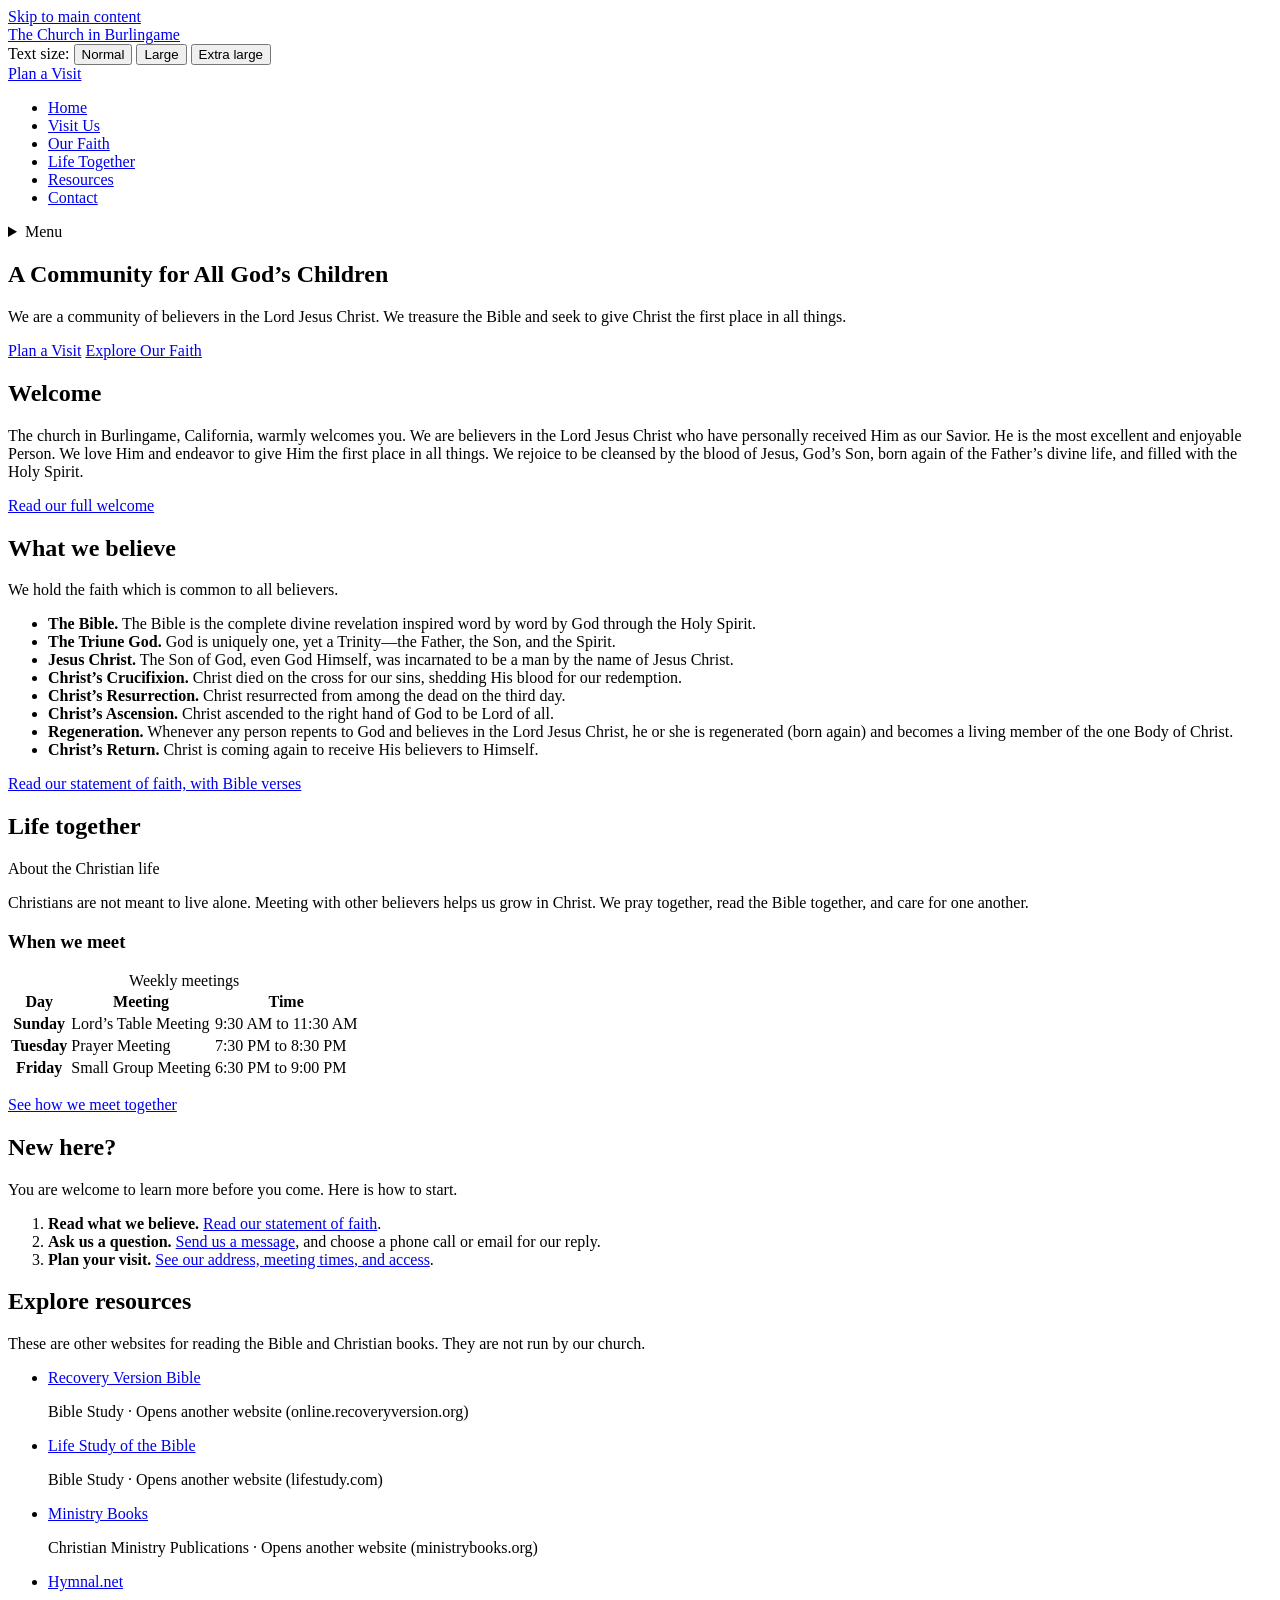
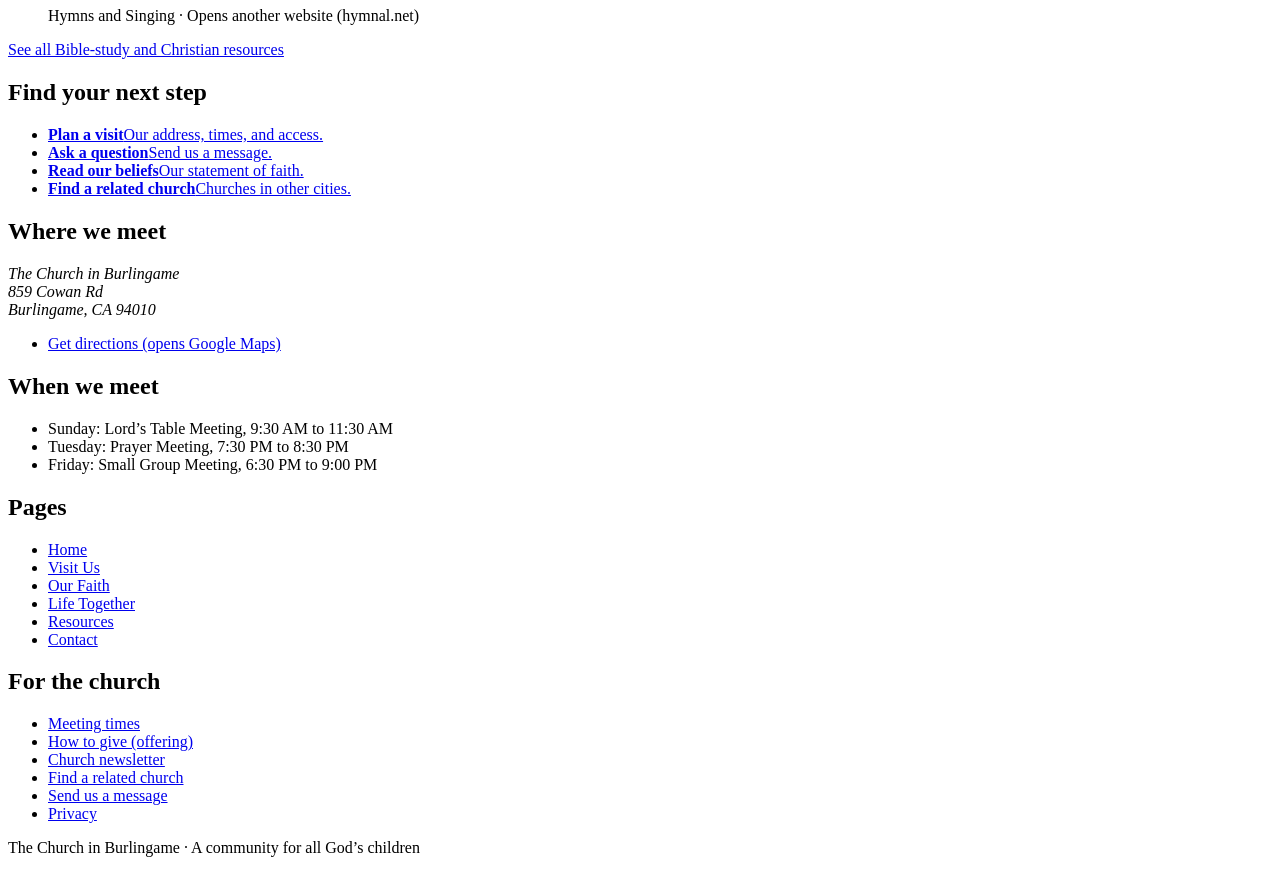
==== index.html @ ca6c56f9 "Add files via upload" ====
<!doctype html>
<html lang="en" class="no-js">
<head>
<meta charset="utf-8">
<meta name="viewport" content="width=device-width, initial-scale=1">
<title>The Church in Burlingame | A community for all God’s children</title>
<meta name="description" content="A church in Burlingame, California. Believers in the Lord Jesus Christ who treasure the Bible. Meeting times, our faith, and how to visit.">
<meta property="og:title" content="The Church in Burlingame | A community for all God’s children">
<meta property="og:description" content="A church in Burlingame, California. Believers in the Lord Jesus Christ who treasure the Bible. Meeting times, our faith, and how to visit.">
<meta property="og:type" content="website">
<meta property="og:site_name" content="The Church in Burlingame">
<script>
document.documentElement.classList.replace("no-js","js");
try{var s=localStorage.getItem("cib-text-size");if(s==="large")document.documentElement.classList.add("size-large");if(s==="xlarge")document.documentElement.classList.add("size-xlarge");}catch(e){}
</script>
<link rel="preconnect" href="https://fonts.googleapis.com">
<link rel="preconnect" href="https://fonts.gstatic.com" crossorigin>
<link href="https://fonts.googleapis.com/css2?family=Atkinson+Hyperlegible:ital,wght@0,400;0,700;1,400&family=Source+Serif+4:opsz,wght@8..60,600&display=swap" rel="stylesheet">
<link rel="stylesheet" href="assets/site.css">
<script type="application/ld+json">
{
 "@context": "https://schema.org",
 "@type": "Church",
 "name": "The Church in Burlingame",
 "description": "A community for all God's children",
 "address": {
  "@type": "PostalAddress",
  "streetAddress": "859 Cowan Rd",
  "addressLocality": "Burlingame",
  "addressRegion": "CA",
  "postalCode": "94010",
  "addressCountry": "US"
 }
}
</script>
</head>
<body>
<a class="skip-link" href="#main">Skip to main content</a>
<header class="site-header">
  <div class="wrap header-top">
    <a class="wordmark" href="index.html">The Church in Burlingame</a>
    <div class="header-tools">
      <div class="textsize" role="group" aria-label="Text size">
        <span class="textsize-label">Text size:</span>
        <button type="button" data-size="normal" aria-pressed="true">Normal</button>
        <button type="button" data-size="large" aria-pressed="false">Large</button>
        <button type="button" data-size="xlarge" aria-pressed="false">Extra large</button>
      </div>
      <a class="btn btn-secondary" href="visit.html#plan">Plan a Visit</a>
    </div>
  </div>
  <nav class="nav-desktop" aria-label="Main menu"><div class="wrap"><ul class="nav-list"><li><a href="index.html" aria-current="page">Home</a></li><li><a href="visit.html">Visit Us</a></li><li><a href="our-faith.html">Our Faith</a></li><li><a href="life-together.html">Life Together</a></li><li><a href="resources.html">Resources</a></li><li><a href="contact.html">Contact</a></li></ul></div></nav>
  <div class="wrap">
    <details class="menu-mobile">
      <summary>Menu</summary>
      <nav aria-label="Main menu"><ul class="nav-list"><li><a href="index.html" aria-current="page">Home</a></li><li><a href="visit.html">Visit Us</a></li><li><a href="our-faith.html">Our Faith</a></li><li><a href="life-together.html">Life Together</a></li><li><a href="resources.html">Resources</a></li><li><a href="contact.html">Contact</a></li></ul></nav>
    </details>
  </div>
</header>
<main id="main">

<section class="hero"><div class="wrap">
  <span class="eyebrow" aria-hidden="true"></span>
  <h1>A Community for All God’s Children</h1>
  <p class="prose">We are a community of believers in the Lord Jesus Christ. We treasure the Bible and seek to give Christ the first place in all things.</p>
  <div class="btn-row">
    <a class="btn btn-primary" href="visit.html#plan">Plan a Visit</a>
    <a class="btn btn-secondary" href="our-faith.html">Explore Our Faith</a>
  </div>
</div></section>

<section class="section section-alt" aria-labelledby="h-welcome"><div class="wrap">
  <h2 id="h-welcome">Welcome</h2>
  <p class="prose">The church in Burlingame, California, warmly welcomes you. We are believers in the Lord Jesus Christ who have personally received Him as our Savior. He is the most excellent and enjoyable Person. We love Him and endeavor to give Him the first place in all things. We rejoice to be cleansed by the blood of Jesus, God’s Son, born again of the Father’s divine life, and filled with the Holy Spirit.</p>
  <p><a href="our-faith.html#welcome">Read our full welcome</a></p>
</div></section>

<section class="section" aria-labelledby="h-believe"><div class="wrap">
  <h2 id="h-believe">What we believe</h2>
  <p class="prose">We hold the faith which is common to all believers.</p>
  <ul class="belief-summary prose"><li><strong>The Bible.</strong> The Bible is the complete divine revelation inspired word by word by God through the Holy Spirit.</li><li><strong>The Triune God.</strong> God is uniquely one, yet a Trinity—the Father, the Son, and the Spirit.</li><li><strong>Jesus Christ.</strong> The Son of God, even God Himself, was incarnated to be a man by the name of Jesus Christ.</li><li><strong>Christ’s Crucifixion.</strong> Christ died on the cross for our sins, shedding His blood for our redemption.</li><li><strong>Christ’s Resurrection.</strong> Christ resurrected from among the dead on the third day.</li><li><strong>Christ’s Ascension.</strong> Christ ascended to the right hand of God to be Lord of all.</li><li><strong>Regeneration.</strong> Whenever any person repents to God and believes in the Lord Jesus Christ, he or she is regenerated (born again) and becomes a living member of the one Body of Christ.</li><li><strong>Christ’s Return.</strong> Christ is coming again to receive His believers to Himself.</li></ul>
  <p><a href="our-faith.html">Read our statement of faith, with Bible verses</a></p>
</div></section>

<section class="section section-alt" aria-labelledby="h-life"><div class="wrap">
  <h2 id="h-life">Life together</h2>
  <span class="label-general">About the Christian life</span>
  <p class="prose">Christians are not meant to live alone. Meeting with other believers helps us grow in Christ. We pray together, read the Bible together, and care for one another.</p>
  <h3 id="when-home">When we meet</h3>
  <table class="meetings"><caption class="visually-hidden">Weekly meetings</caption><thead><tr><th scope="col">Day</th><th scope="col">Meeting</th><th scope="col">Time</th></tr></thead><tbody><tr><th scope="row">Sunday</th><td>Lord’s Table Meeting</td><td>9:30 AM to 11:30 AM</td></tr><tr><th scope="row">Tuesday</th><td>Prayer Meeting</td><td>7:30 PM to 8:30 PM</td></tr><tr><th scope="row">Friday</th><td>Small Group Meeting</td><td>6:30 PM to 9:00 PM</td></tr></tbody></table>
  <p><a href="life-together.html">See how we meet together</a></p>
</div></section>

<section class="section" aria-labelledby="h-new"><div class="wrap">
  <h2 id="h-new">New here?</h2>
  <p class="prose">You are welcome to learn more before you come. Here is how to start.</p>
  <ol class="steps prose">
    <li><div><strong>Read what we believe.</strong> <a href="our-faith.html">Read our statement of faith</a>.</div></li>
    <li><div><strong>Ask us a question.</strong> <a href="contact.html">Send us a message</a>, and choose a phone call or email for our reply.</div></li>
    <li><div><strong>Plan your visit.</strong> <a href="visit.html">See our address, meeting times, and access</a>.</div></li>
  </ol>
</div></section>

<section class="section section-alt" aria-labelledby="h-res"><div class="wrap">
  <h2 id="h-res">Explore resources</h2>
  <p class="prose">These are other websites for reading the Bible and Christian books. They are not run by our church.</p>
  <ul class="res-list"><li class="res-item"><a href="http://online.recoveryversion.org/">Recovery Version Bible</a><p class="res-meta">Bible Study · Opens another website (online.recoveryversion.org)</p></li><li class="res-item"><a href="http://www.lifestudy.com/">Life Study of the Bible</a><p class="res-meta">Bible Study · Opens another website (lifestudy.com)</p></li><li class="res-item"><a href="http://www.ministrybooks.org/">Ministry Books</a><p class="res-meta">Christian Ministry Publications · Opens another website (ministrybooks.org)</p></li><li class="res-item"><a href="http://www.hymnal.net/">Hymnal.net</a><p class="res-meta">Hymns and Singing · Opens another website (hymnal.net)</p></li></ul>
  <p><a href="resources.html">See all Bible-study and Christian resources</a></p>
</div></section>

<section class="section" aria-labelledby="h-next"><div class="wrap">
  <h2 id="h-next">Find your next step</h2>
  <ul class="next-steps">
    <li><a href="visit.html#plan"><strong>Plan a visit</strong>Our address, times, and access.</a></li>
    <li><a href="contact.html"><strong>Ask a question</strong>Send us a message.</a></li>
    <li><a href="our-faith.html"><strong>Read our beliefs</strong>Our statement of faith.</a></li>
    <li><a href="resources.html?category=local-churches"><strong>Find a related church</strong>Churches in other cities.</a></li>
  </ul>
</div></section>

</main>
<footer class="site-footer">
  <div class="wrap">
    <div class="footer-grid">
      <section aria-labelledby="f-where">
        <h2 id="f-where">Where we meet</h2>
        <address>The Church in Burlingame<br>859 Cowan Rd<br>Burlingame, CA 94010</address>
        <ul><li><a href="https://www.google.com/maps/dir/?api=1&destination=859+Cowan+Rd%2C+Burlingame%2C+CA+94010">Get directions (opens Google Maps)</a></li></ul>
      </section>
      <section aria-labelledby="f-when">
        <h2 id="f-when">When we meet</h2>
        <ul><li>Sunday: Lord’s Table Meeting, 9:30 AM to 11:30 AM</li><li>Tuesday: Prayer Meeting, 7:30 PM to 8:30 PM</li><li>Friday: Small Group Meeting, 6:30 PM to 9:00 PM</li></ul>
      </section>
      <section aria-labelledby="f-pages">
        <h2 id="f-pages">Pages</h2>
        <ul><li><a href="index.html">Home</a></li><li><a href="visit.html">Visit Us</a></li><li><a href="our-faith.html">Our Faith</a></li><li><a href="life-together.html">Life Together</a></li><li><a href="resources.html">Resources</a></li><li><a href="contact.html">Contact</a></li></ul>
      </section>
      <section aria-labelledby="f-church">
        <h2 id="f-church">For the church</h2>
        <ul>
          <li><a href="visit.html#when">Meeting times</a></li>
          <li><a href="offering.html">How to give (offering)</a></li>
          <li><a href="newsletter.html">Church newsletter</a></li>
          <li><a href="resources.html?category=local-churches">Find a related church</a></li>
          <li><a href="contact.html">Send us a message</a></li>
          <li><a href="privacy.html">Privacy</a></li>
        </ul>
      </section>
    </div>
    <p class="footer-bottom">The Church in Burlingame · A community for all God’s children</p>
  </div>
</footer>
<script src="assets/config.js"></script>
<script src="assets/site.js"></script>
</body>
</html>
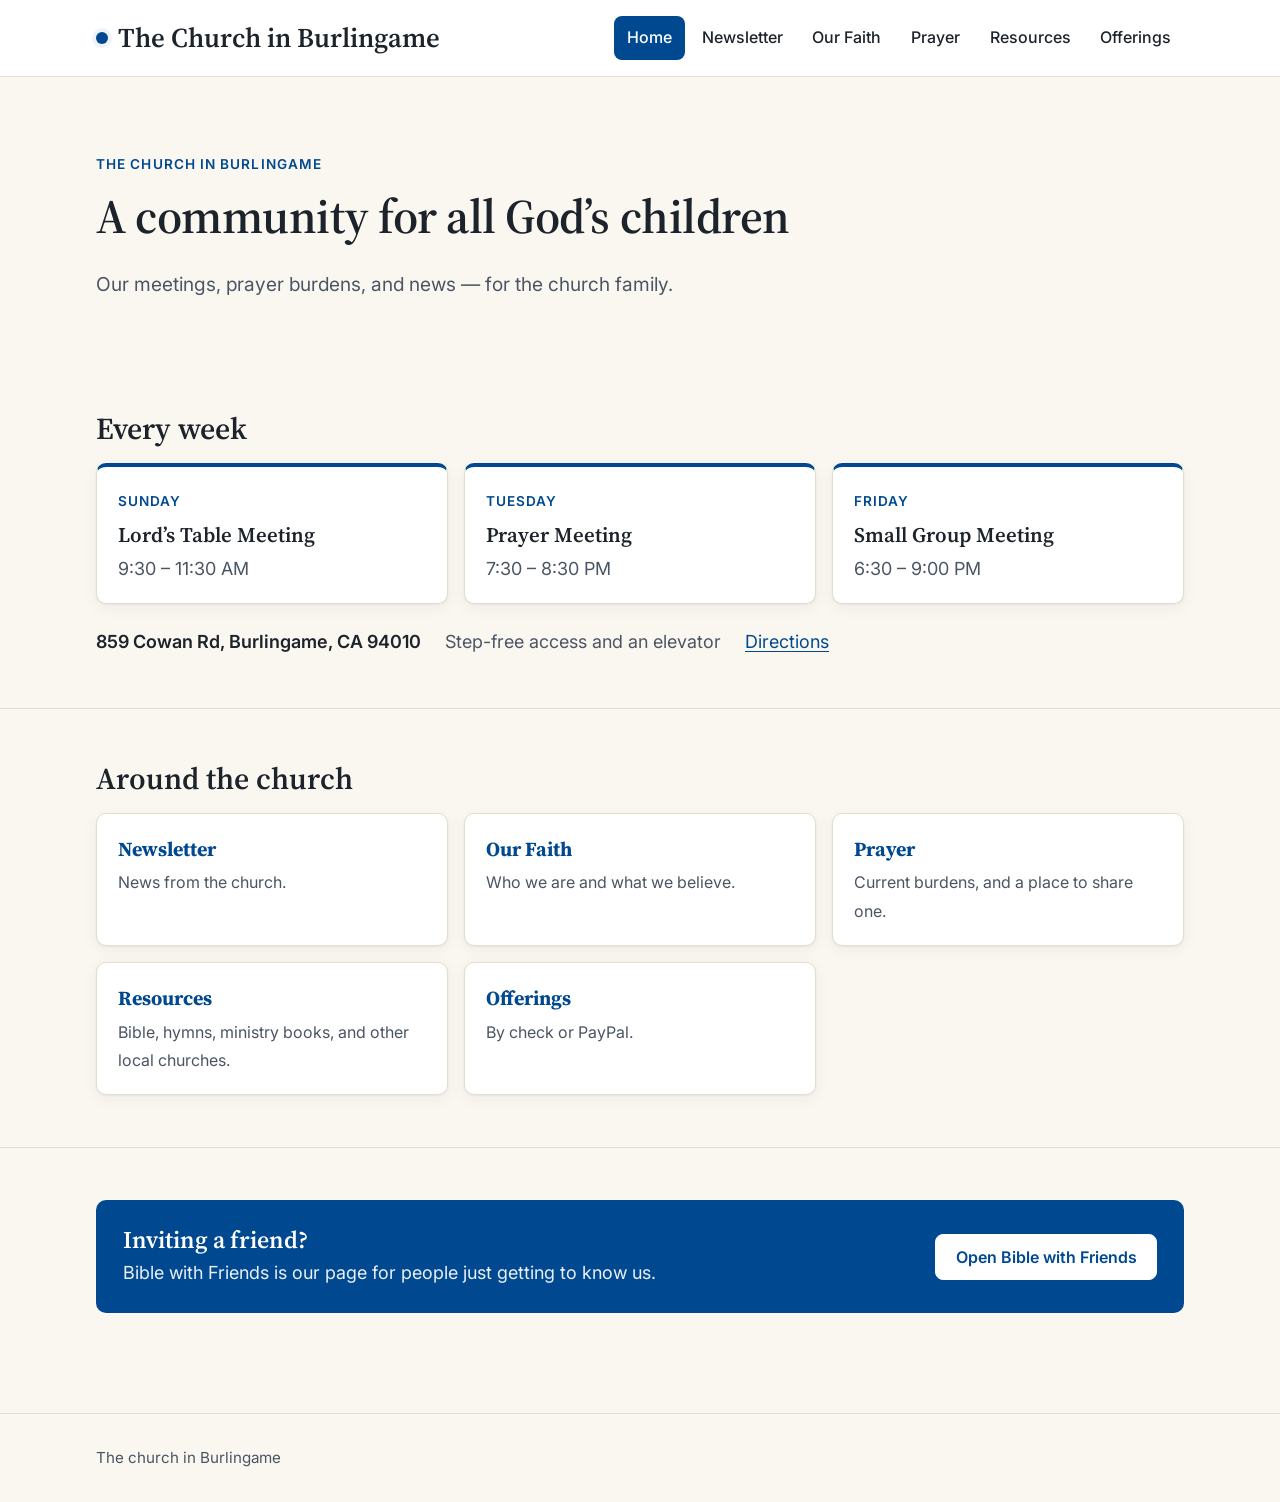
==== commit bbd8fbca: "Add files via upload" ====
--- a/index.html
+++ b/index.html
@@ -1,156 +1,69 @@
 <!doctype html>
-<html lang="en" class="no-js">
+<html lang="en">
 <head>
 <meta charset="utf-8">
 <meta name="viewport" content="width=device-width, initial-scale=1">
-<title>The Church in Burlingame | A community for all God’s children</title>
-<meta name="description" content="A church in Burlingame, California. Believers in the Lord Jesus Christ who treasure the Bible. Meeting times, our faith, and how to visit.">
-<meta property="og:title" content="The Church in Burlingame | A community for all God’s children">
-<meta property="og:description" content="A church in Burlingame, California. Believers in the Lord Jesus Christ who treasure the Bible. Meeting times, our faith, and how to visit.">
-<meta property="og:type" content="website">
-<meta property="og:site_name" content="The Church in Burlingame">
-<script>
-document.documentElement.classList.replace("no-js","js");
-try{var s=localStorage.getItem("cib-text-size");if(s==="large")document.documentElement.classList.add("size-large");if(s==="xlarge")document.documentElement.classList.add("size-xlarge");}catch(e){}
-</script>
+<title>The Church in Burlingame</title>
+<meta name="description" content="Meetings, prayer, and news for the church in Burlingame.">
+<meta name="robots" content="noindex, nofollow">
+<meta name="theme-color" content="#004990">
 <link rel="preconnect" href="https://fonts.googleapis.com">
 <link rel="preconnect" href="https://fonts.gstatic.com" crossorigin>
-<link href="https://fonts.googleapis.com/css2?family=Atkinson+Hyperlegible:ital,wght@0,400;0,700;1,400&family=Source+Serif+4:opsz,wght@8..60,600&display=swap" rel="stylesheet">
+<link href="https://fonts.googleapis.com/css2?family=Inter:wght@400;500;600;700&family=Source+Serif+4:ital,opsz,wght@0,8..60,600;1,8..60,400&display=swap" rel="stylesheet">
 <link rel="stylesheet" href="assets/site.css">
-<script type="application/ld+json">
-{
- "@context": "https://schema.org",
- "@type": "Church",
- "name": "The Church in Burlingame",
- "description": "A community for all God's children",
- "address": {
-  "@type": "PostalAddress",
-  "streetAddress": "859 Cowan Rd",
-  "addressLocality": "Burlingame",
-  "addressRegion": "CA",
-  "postalCode": "94010",
-  "addressCountry": "US"
- }
-}
-</script>
 </head>
 <body>
-<a class="skip-link" href="#main">Skip to main content</a>
-<header class="site-header">
-  <div class="wrap header-top">
-    <a class="wordmark" href="index.html">The Church in Burlingame</a>
-    <div class="header-tools">
-      <div class="textsize" role="group" aria-label="Text size">
-        <span class="textsize-label">Text size:</span>
-        <button type="button" data-size="normal" aria-pressed="true">Normal</button>
-        <button type="button" data-size="large" aria-pressed="false">Large</button>
-        <button type="button" data-size="xlarge" aria-pressed="false">Extra large</button>
-      </div>
-      <a class="btn btn-secondary" href="visit.html#plan">Plan a Visit</a>
-    </div>
-  </div>
-  <nav class="nav-desktop" aria-label="Main menu"><div class="wrap"><ul class="nav-list"><li><a href="index.html" aria-current="page">Home</a></li><li><a href="visit.html">Visit Us</a></li><li><a href="our-faith.html">Our Faith</a></li><li><a href="life-together.html">Life Together</a></li><li><a href="resources.html">Resources</a></li><li><a href="contact.html">Contact</a></li></ul></div></nav>
+<a class="skip" href="#main">Skip to content</a>
+<header class="top">
   <div class="wrap">
-    <details class="menu-mobile">
-      <summary>Menu</summary>
-      <nav aria-label="Main menu"><ul class="nav-list"><li><a href="index.html" aria-current="page">Home</a></li><li><a href="visit.html">Visit Us</a></li><li><a href="our-faith.html">Our Faith</a></li><li><a href="life-together.html">Life Together</a></li><li><a href="resources.html">Resources</a></li><li><a href="contact.html">Contact</a></li></ul></nav>
-    </details>
+    <a class="brand" href="index.html">The Church in Burlingame</a>
+    <nav class="nav-wide" aria-label="Main"><ul class="nav"><li><a href="index.html" aria-current="page">Home</a></li><li><a href="newsletter.html">Newsletter</a></li><li><a href="our-faith.html">Our Faith</a></li><li><a href="prayer.html">Prayer</a></li><li><a href="resources.html">Resources</a></li><li><a href="offering.html">Offerings</a></li></ul></nav>
+    <details class="menu"><summary>Menu</summary><nav aria-label="Main"><ul class="nav"><li><a href="index.html" aria-current="page">Home</a></li><li><a href="newsletter.html">Newsletter</a></li><li><a href="our-faith.html">Our Faith</a></li><li><a href="prayer.html">Prayer</a></li><li><a href="resources.html">Resources</a></li><li><a href="offering.html">Offerings</a></li></ul></nav></details>
   </div>
 </header>
 <main id="main">
 
-<section class="hero"><div class="wrap">
-  <span class="eyebrow" aria-hidden="true"></span>
-  <h1>A Community for All God’s Children</h1>
-  <p class="prose">We are a community of believers in the Lord Jesus Christ. We treasure the Bible and seek to give Christ the first place in all things.</p>
-  <div class="btn-row">
-    <a class="btn btn-primary" href="visit.html#plan">Plan a Visit</a>
-    <a class="btn btn-secondary" href="our-faith.html">Explore Our Faith</a>
+<div class="head"><div class="wrap">
+  <span class="kicker">The church in Burlingame</span>
+  <h1>A community for all God’s children</h1>
+  <p>Our meetings, prayer burdens, and news — for the church family.</p>
+</div></div>
+
+<section class="block" id="meetings" aria-labelledby="h-week"><div class="wrap">
+  <h2 id="h-week">Every week</h2>
+  <ul class="week"><li><span class="day">Sunday</span><p class="name">Lord’s Table Meeting</p><p class="time">9:30 – 11:30 AM</p></li><li><span class="day">Tuesday</span><p class="name">Prayer Meeting</p><p class="time">7:30 – 8:30 PM</p></li><li><span class="day">Friday</span><p class="name">Small Group Meeting</p><p class="time">6:30 – 9:00 PM</p></li></ul>
+  <div class="where">
+    <address>859 Cowan Rd, Burlingame, CA 94010</address>
+    <span class="muted">Step-free access and an elevator</span>
+    <a href="https://www.google.com/maps/dir/?api=1&destination=859+Cowan+Rd%2C+Burlingame%2C+CA+94010">Directions</a>
   </div>
 </div></section>
 
-<section class="section section-alt" aria-labelledby="h-welcome"><div class="wrap">
-  <h2 id="h-welcome">Welcome</h2>
-  <p class="prose">The church in Burlingame, California, warmly welcomes you. We are believers in the Lord Jesus Christ who have personally received Him as our Savior. He is the most excellent and enjoyable Person. We love Him and endeavor to give Him the first place in all things. We rejoice to be cleansed by the blood of Jesus, God’s Son, born again of the Father’s divine life, and filled with the Holy Spirit.</p>
-  <p><a href="our-faith.html#welcome">Read our full welcome</a></p>
-</div></section>
-
-<section class="section" aria-labelledby="h-believe"><div class="wrap">
-  <h2 id="h-believe">What we believe</h2>
-  <p class="prose">We hold the faith which is common to all believers.</p>
-  <ul class="belief-summary prose"><li><strong>The Bible.</strong> The Bible is the complete divine revelation inspired word by word by God through the Holy Spirit.</li><li><strong>The Triune God.</strong> God is uniquely one, yet a Trinity—the Father, the Son, and the Spirit.</li><li><strong>Jesus Christ.</strong> The Son of God, even God Himself, was incarnated to be a man by the name of Jesus Christ.</li><li><strong>Christ’s Crucifixion.</strong> Christ died on the cross for our sins, shedding His blood for our redemption.</li><li><strong>Christ’s Resurrection.</strong> Christ resurrected from among the dead on the third day.</li><li><strong>Christ’s Ascension.</strong> Christ ascended to the right hand of God to be Lord of all.</li><li><strong>Regeneration.</strong> Whenever any person repents to God and believes in the Lord Jesus Christ, he or she is regenerated (born again) and becomes a living member of the one Body of Christ.</li><li><strong>Christ’s Return.</strong> Christ is coming again to receive His believers to Himself.</li></ul>
-  <p><a href="our-faith.html">Read our statement of faith, with Bible verses</a></p>
-</div></section>
-
-<section class="section section-alt" aria-labelledby="h-life"><div class="wrap">
-  <h2 id="h-life">Life together</h2>
-  <span class="label-general">About the Christian life</span>
-  <p class="prose">Christians are not meant to live alone. Meeting with other believers helps us grow in Christ. We pray together, read the Bible together, and care for one another.</p>
-  <h3 id="when-home">When we meet</h3>
-  <table class="meetings"><caption class="visually-hidden">Weekly meetings</caption><thead><tr><th scope="col">Day</th><th scope="col">Meeting</th><th scope="col">Time</th></tr></thead><tbody><tr><th scope="row">Sunday</th><td>Lord’s Table Meeting</td><td>9:30 AM to 11:30 AM</td></tr><tr><th scope="row">Tuesday</th><td>Prayer Meeting</td><td>7:30 PM to 8:30 PM</td></tr><tr><th scope="row">Friday</th><td>Small Group Meeting</td><td>6:30 PM to 9:00 PM</td></tr></tbody></table>
-  <p><a href="life-together.html">See how we meet together</a></p>
-</div></section>
-
-<section class="section" aria-labelledby="h-new"><div class="wrap">
-  <h2 id="h-new">New here?</h2>
-  <p class="prose">You are welcome to learn more before you come. Here is how to start.</p>
-  <ol class="steps prose">
-    <li><div><strong>Read what we believe.</strong> <a href="our-faith.html">Read our statement of faith</a>.</div></li>
-    <li><div><strong>Ask us a question.</strong> <a href="contact.html">Send us a message</a>, and choose a phone call or email for our reply.</div></li>
-    <li><div><strong>Plan your visit.</strong> <a href="visit.html">See our address, meeting times, and access</a>.</div></li>
-  </ol>
-</div></section>
-
-<section class="section section-alt" aria-labelledby="h-res"><div class="wrap">
-  <h2 id="h-res">Explore resources</h2>
-  <p class="prose">These are other websites for reading the Bible and Christian books. They are not run by our church.</p>
-  <ul class="res-list"><li class="res-item"><a href="http://online.recoveryversion.org/">Recovery Version Bible</a><p class="res-meta">Bible Study · Opens another website (online.recoveryversion.org)</p></li><li class="res-item"><a href="http://www.lifestudy.com/">Life Study of the Bible</a><p class="res-meta">Bible Study · Opens another website (lifestudy.com)</p></li><li class="res-item"><a href="http://www.ministrybooks.org/">Ministry Books</a><p class="res-meta">Christian Ministry Publications · Opens another website (ministrybooks.org)</p></li><li class="res-item"><a href="http://www.hymnal.net/">Hymnal.net</a><p class="res-meta">Hymns and Singing · Opens another website (hymnal.net)</p></li></ul>
-  <p><a href="resources.html">See all Bible-study and Christian resources</a></p>
-</div></section>
-
-<section class="section" aria-labelledby="h-next"><div class="wrap">
-  <h2 id="h-next">Find your next step</h2>
-  <ul class="next-steps">
-    <li><a href="visit.html#plan"><strong>Plan a visit</strong>Our address, times, and access.</a></li>
-    <li><a href="contact.html"><strong>Ask a question</strong>Send us a message.</a></li>
-    <li><a href="our-faith.html"><strong>Read our beliefs</strong>Our statement of faith.</a></li>
-    <li><a href="resources.html?category=local-churches"><strong>Find a related church</strong>Churches in other cities.</a></li>
+<section class="block" aria-labelledby="h-around"><div class="wrap">
+  <h2 id="h-around">Around the church</h2>
+  <ul class="tiles">
+    <li><a href="newsletter.html"><strong>Newsletter</strong><span>News from the church.</span></a></li>
+    <li><a href="our-faith.html"><strong>Our Faith</strong><span>Who we are and what we believe.</span></a></li>
+    <li><a href="prayer.html"><strong>Prayer</strong><span>Current burdens, and a place to share one.</span></a></li>
+    <li><a href="resources.html"><strong>Resources</strong><span>Bible, hymns, ministry books, and other local churches.</span></a></li>
+    <li><a href="offering.html"><strong>Offerings</strong><span>By check or PayPal.</span></a></li>
   </ul>
 </div></section>
 
+<section class="block"><div class="wrap">
+  <div class="friend">
+    <div><h2>Inviting a friend?</h2><p>Bible with Friends is our page for people just getting to know us.</p></div>
+    <a class="btn btn-light" href="https://biblewithfriends.github.io/bwf/">Open Bible with Friends</a>
+  </div>
+</div></section>
+
 </main>
-<footer class="site-footer">
+<footer class="foot">
   <div class="wrap">
-    <div class="footer-grid">
-      <section aria-labelledby="f-where">
-        <h2 id="f-where">Where we meet</h2>
-        <address>The Church in Burlingame<br>859 Cowan Rd<br>Burlingame, CA 94010</address>
-        <ul><li><a href="https://www.google.com/maps/dir/?api=1&destination=859+Cowan+Rd%2C+Burlingame%2C+CA+94010">Get directions (opens Google Maps)</a></li></ul>
-      </section>
-      <section aria-labelledby="f-when">
-        <h2 id="f-when">When we meet</h2>
-        <ul><li>Sunday: Lord’s Table Meeting, 9:30 AM to 11:30 AM</li><li>Tuesday: Prayer Meeting, 7:30 PM to 8:30 PM</li><li>Friday: Small Group Meeting, 6:30 PM to 9:00 PM</li></ul>
-      </section>
-      <section aria-labelledby="f-pages">
-        <h2 id="f-pages">Pages</h2>
-        <ul><li><a href="index.html">Home</a></li><li><a href="visit.html">Visit Us</a></li><li><a href="our-faith.html">Our Faith</a></li><li><a href="life-together.html">Life Together</a></li><li><a href="resources.html">Resources</a></li><li><a href="contact.html">Contact</a></li></ul>
-      </section>
-      <section aria-labelledby="f-church">
-        <h2 id="f-church">For the church</h2>
-        <ul>
-          <li><a href="visit.html#when">Meeting times</a></li>
-          <li><a href="offering.html">How to give (offering)</a></li>
-          <li><a href="newsletter.html">Church newsletter</a></li>
-          <li><a href="resources.html?category=local-churches">Find a related church</a></li>
-          <li><a href="contact.html">Send us a message</a></li>
-          <li><a href="privacy.html">Privacy</a></li>
-        </ul>
-      </section>
-    </div>
-    <p class="footer-bottom">The Church in Burlingame · A community for all God’s children</p>
+    <p>The church in Burlingame</p>
+    
   </div>
 </footer>
-<script src="assets/config.js"></script>
 <script src="assets/site.js"></script>
 </body>
 </html>
--- a/assets/site.css
+++ b/assets/site.css
@@ -0,0 +1,172 @@
+/* The Church in Burlingame — for the church family.
+   Sibling of Bible with Friends: same blue (#004990), warmer and quieter. */
+
+:root {
+  --bg: #faf7f1;
+  --surface: #ffffff;
+  --tint: #eef3f9;
+  --ink: #1d232b;
+  --ink-2: #4b5563;
+  --blue: #004990;
+  --blue-dark: #003468;
+  --gold: #c09a4b;          /* decorative only */
+  --line: #e4ddd0;
+  --error: #9b1c1c;
+  --ok: #e6f0e6;
+  --radius: 10px;
+  --shadow: 0 1px 2px rgba(29, 35, 43, .06), 0 4px 16px rgba(29, 35, 43, .05);
+  --font: "Inter", system-ui, -apple-system, "Segoe UI", Roboto, Arial, sans-serif;
+  --serif: "Source Serif 4", Georgia, "Times New Roman", serif;
+}
+
+*, *::before, *::after { box-sizing: border-box; }
+html { -webkit-text-size-adjust: 100%; }
+body {
+  margin: 0; background: var(--bg); color: var(--ink);
+  font: 400 1.125rem/1.6 var(--font); overflow-wrap: break-word;
+}
+h1, h2, h3 { font-family: var(--serif); font-weight: 600; line-height: 1.2; color: var(--ink); margin: 0 0 .5em; }
+h1 { font-size: clamp(2rem, 5vw, 3rem); letter-spacing: -.01em; }
+h2 { font-size: clamp(1.5rem, 3.2vw, 1.9rem); }
+h3 { font-size: 1.2rem; }
+p, ul, ol { margin: 0 0 1em; }
+a { color: var(--blue); text-underline-offset: .18em; }
+a:hover { color: var(--blue-dark); }
+:focus-visible { outline: 3px solid var(--blue); outline-offset: 3px; border-radius: 4px; }
+@media (prefers-reduced-motion: reduce) { * { transition: none !important; } }
+[hidden] { display: none !important; }
+.visually-hidden { position: absolute !important; width: 1px; height: 1px; overflow: hidden; clip: rect(0 0 0 0); white-space: nowrap; }
+
+.wrap { width: min(68rem, 100% - 2.5rem); margin-inline: auto; }
+.narrow { max-width: 42rem; }
+.muted { color: var(--ink-2); }
+.skip { position: absolute; left: .5rem; top: -4rem; background: var(--blue); color: #fff; padding: .6rem 1rem; border-radius: 6px; z-index: 9; }
+.skip:focus { top: .5rem; color: #fff; }
+
+/* Header */
+.top { background: var(--surface); border-bottom: 1px solid var(--line); position: sticky; top: 0; z-index: 5; }
+.top .wrap { display: flex; align-items: center; justify-content: space-between; gap: 1rem; min-height: 4.75rem; }
+.brand { font-family: var(--serif); font-weight: 600; font-size: clamp(1.35rem, 4.6vw, 1.7rem); line-height: 1.15; color: var(--ink); text-decoration: none; display: flex; align-items: center; gap: .6rem; }
+.brand::before { content: ""; width: .75rem; height: .75rem; border-radius: 50%; background: var(--blue); box-shadow: 0 0 0 4px var(--tint); }
+.nav { display: flex; gap: .25rem; list-style: none; margin: 0; padding: 0; }
+.nav a { display: block; padding: .55rem .8rem; border-radius: 8px; color: var(--ink); text-decoration: none; font-size: 1rem; font-weight: 500; }
+.nav a:hover { background: var(--tint); }
+.nav a[aria-current="page"] { background: var(--blue); color: #fff; }
+.menu { display: none; }
+@media (max-width: 64rem) {
+  .nav-wide { display: none; }
+  .menu { display: block; }
+  .menu summary { list-style: none; cursor: pointer; padding: .5rem .9rem; border: 1.5px solid var(--blue); border-radius: 8px; color: var(--blue); font-weight: 600; }
+  .menu summary::-webkit-details-marker { display: none; }
+  .menu[open] summary { background: var(--blue); color: #fff; }
+  .menu .nav { position: absolute; left: 0; right: 0; top: 100%; flex-direction: column; background: var(--surface); border-bottom: 1px solid var(--line); padding: .5rem 1.25rem 1rem; box-shadow: var(--shadow); }
+  .menu .nav a { padding: .8rem .9rem; font-size: 1.1rem; }
+}
+
+/* Page head */
+.head { padding: clamp(2.5rem, 7vw, 4.5rem) 0 clamp(1.5rem, 4vw, 2.5rem); }
+.head p { font-size: 1.2rem; color: var(--ink-2); max-width: 40rem; }
+.kicker { display: inline-block; font-size: .85rem; font-weight: 600; letter-spacing: .08em; text-transform: uppercase; color: var(--blue); margin-bottom: .75rem; }
+.verse { font-family: var(--serif); font-style: italic; font-size: 1.15rem; color: var(--ink-2); border-left: 3px solid var(--gold); padding-left: 1rem; max-width: 36rem; }
+
+section.block { padding: clamp(2rem, 5vw, 3.25rem) 0; }
+section.block + section.block { border-top: 1px solid var(--line); }
+
+/* Cards */
+.card { background: var(--surface); border: 1px solid var(--line); border-radius: var(--radius); padding: 1.4rem 1.5rem; box-shadow: var(--shadow); }
+.grid { display: grid; gap: 1rem; }
+@media (min-width: 44rem) { .grid-2 { grid-template-columns: 1fr 1fr; } .grid-3 { grid-template-columns: repeat(3, 1fr); } }
+.grid > * { min-width: 0; }
+
+/* Meetings */
+.week { list-style: none; padding: 0; margin: 0; display: grid; gap: 1rem; }
+@media (min-width: 44rem) { .week { grid-template-columns: repeat(3, 1fr); } }
+.week li { background: var(--surface); border: 1px solid var(--line); border-top: 4px solid var(--blue); border-radius: var(--radius); padding: 1.2rem 1.3rem; box-shadow: var(--shadow); }
+.week .day { font-size: .85rem; font-weight: 600; letter-spacing: .08em; text-transform: uppercase; color: var(--blue); }
+.week .name { font-family: var(--serif); font-size: 1.3rem; font-weight: 600; margin: .2rem 0; }
+.week .time { color: var(--ink-2); margin: 0; }
+.where { display: flex; flex-wrap: wrap; gap: .5rem 1.5rem; align-items: baseline; margin-top: 1.5rem; }
+.where address { font-style: normal; font-weight: 600; }
+
+/* Tiles */
+.tiles { list-style: none; padding: 0; margin: 0; display: grid; gap: 1rem; }
+@media (min-width: 40rem) { .tiles { grid-template-columns: 1fr 1fr; } }
+@media (min-width: 64rem) { .tiles { grid-template-columns: repeat(3, 1fr); } }
+.tiles a { display: block; height: 100%; background: var(--surface); border: 1px solid var(--line); border-radius: var(--radius); padding: 1.2rem 1.3rem; text-decoration: none; color: var(--ink); box-shadow: var(--shadow); transition: border-color .15s, transform .15s; }
+.tiles a:hover { border-color: var(--blue); transform: translateY(-2px); }
+.tiles strong { display: block; font-family: var(--serif); font-size: 1.25rem; color: var(--blue); margin-bottom: .2rem; }
+.tiles span { color: var(--ink-2); font-size: 1rem; }
+
+.friend { background: var(--blue); color: #fff; border-radius: var(--radius); padding: 1.6rem 1.7rem; display: flex; flex-wrap: wrap; gap: 1rem 2rem; align-items: center; justify-content: space-between; }
+.friend h2 { color: #fff; margin: 0 0 .25rem; font-size: 1.5rem; }
+.friend p { margin: 0; opacity: .92; }
+
+/* Buttons */
+.btn { display: inline-flex; align-items: center; justify-content: center; gap: .4rem; min-height: 2.9rem; padding: .55rem 1.2rem; border-radius: 8px; border: 1.5px solid var(--blue); font: 600 1rem var(--font); text-decoration: none; cursor: pointer; }
+.btn-primary { background: var(--blue); color: #fff; }
+.btn-primary:hover { background: var(--blue-dark); color: #fff; }
+.btn-ghost { background: transparent; color: var(--blue); }
+.btn-ghost:hover { background: var(--tint); }
+.btn-light { background: #fff; color: var(--blue); border-color: #fff; }
+.btn-light:hover { background: var(--tint); color: var(--blue-dark); }
+
+/* Prayer + newsletter lists */
+.feed { list-style: none; padding: 0; margin: 0; }
+.feed li { padding: 1.15rem 0; border-bottom: 1px solid var(--line); }
+.feed li:first-child { padding-top: 0; }
+.feed p { margin: 0 0 .35rem; }
+.feed .date { font-size: .95rem; color: var(--ink-2); }
+.feed .title { font-family: var(--serif); font-size: 1.2rem; font-weight: 600; }
+.status { color: var(--ink-2); }
+.split { display: grid; gap: 2rem; }
+@media (min-width: 60rem) { .split { grid-template-columns: minmax(0, 3fr) minmax(0, 2fr); align-items: start; } }
+
+/* Forms */
+.field { margin-bottom: 1.1rem; }
+.field label { display: block; font-weight: 600; margin-bottom: .3rem; }
+.hint { display: block; color: var(--ink-2); font-size: .95rem; margin-bottom: .35rem; }
+.field input, .field textarea { width: 100%; font: inherit; padding: .65rem .8rem; border: 1.5px solid #b9b2a5; border-radius: 8px; background: #fff; color: var(--ink); }
+.field textarea { min-height: 8rem; resize: vertical; }
+.field input:focus, .field textarea:focus { border-color: var(--blue); outline: none; box-shadow: 0 0 0 3px rgba(0, 73, 144, .18); }
+.err { display: block; color: var(--error); font-weight: 600; font-size: .95rem; margin-top: .3rem; }
+.err:empty { display: none; }
+.count { display: block; font-size: .9rem; color: var(--ink-2); margin-top: .3rem; }
+.count.over { color: var(--error); font-weight: 600; }
+.hp { position: absolute !important; left: -9999px !important; }
+.note { background: var(--tint); border-radius: 8px; padding: .8rem 1rem; font-size: 1rem; margin-bottom: 1.1rem; }
+.done { background: var(--ok); border-radius: 8px; padding: 1rem 1.1rem; font-weight: 600; }
+
+/* Faith */
+.beliefs { list-style: none; padding: 0; margin: 0; counter-reset: b; display: grid; gap: 1rem; }
+@media (min-width: 48rem) { .beliefs { grid-template-columns: 1fr 1fr; } }
+.beliefs li { counter-increment: b; background: var(--surface); border: 1px solid var(--line); border-radius: var(--radius); padding: 1.3rem 1.4rem; box-shadow: var(--shadow); }
+.beliefs h3 { display: flex; gap: .6rem; align-items: baseline; color: var(--blue); }
+.beliefs h3::before { content: counter(b); font-family: var(--font); font-size: .85rem; font-weight: 700; color: var(--gold); }
+.beliefs .refs { font-size: .95rem; color: var(--ink-2); margin: 0; }
+.prose p { max-width: 42rem; }
+
+/* Resources */
+.filters { display: flex; flex-wrap: wrap; gap: .5rem; margin: 1rem 0 1.25rem; padding: 0; list-style: none; }
+.filters button { font: 500 .95rem var(--font); padding: .5rem .9rem; border-radius: 999px; border: 1.5px solid var(--line); background: var(--surface); color: var(--ink); cursor: pointer; }
+.filters button:hover { border-color: var(--blue); }
+.filters button[aria-pressed="true"] { background: var(--blue); border-color: var(--blue); color: #fff; }
+.search { display: flex; gap: .5rem; max-width: 32rem; }
+.search input { flex: 1; min-width: 0; font: inherit; padding: .6rem .8rem; border: 1.5px solid #b9b2a5; border-radius: 8px; }
+.res-group h2 { font-size: 1.3rem; margin-top: 1.75rem; }
+.res-list { list-style: none; padding: 0; margin: 0; display: grid; gap: .6rem; }
+@media (min-width: 44rem) { .res-list { grid-template-columns: 1fr 1fr; } }
+.res-list li { background: var(--surface); border: 1px solid var(--line); border-radius: 8px; padding: .75rem 1rem; }
+.res-list a { font-weight: 600; }
+.res-list small { display: block; color: var(--ink-2); }
+
+/* Footer */
+.foot { margin-top: 3rem; padding: 2rem 0; border-top: 1px solid var(--line); color: var(--ink-2); font-size: .95rem; }
+.foot .wrap { display: flex; flex-wrap: wrap; justify-content: space-between; gap: .75rem 2rem; }
+.foot p { margin: 0; }
+
+@media print {
+  .top, .foot, .no-print, form, .friend { display: none !important; }
+  body { background: #fff; color: #000; font-size: 13pt; }
+  .card, .week li, .beliefs li { box-shadow: none; border-color: #999; }
+  a { color: #000; text-decoration: none; }
+}
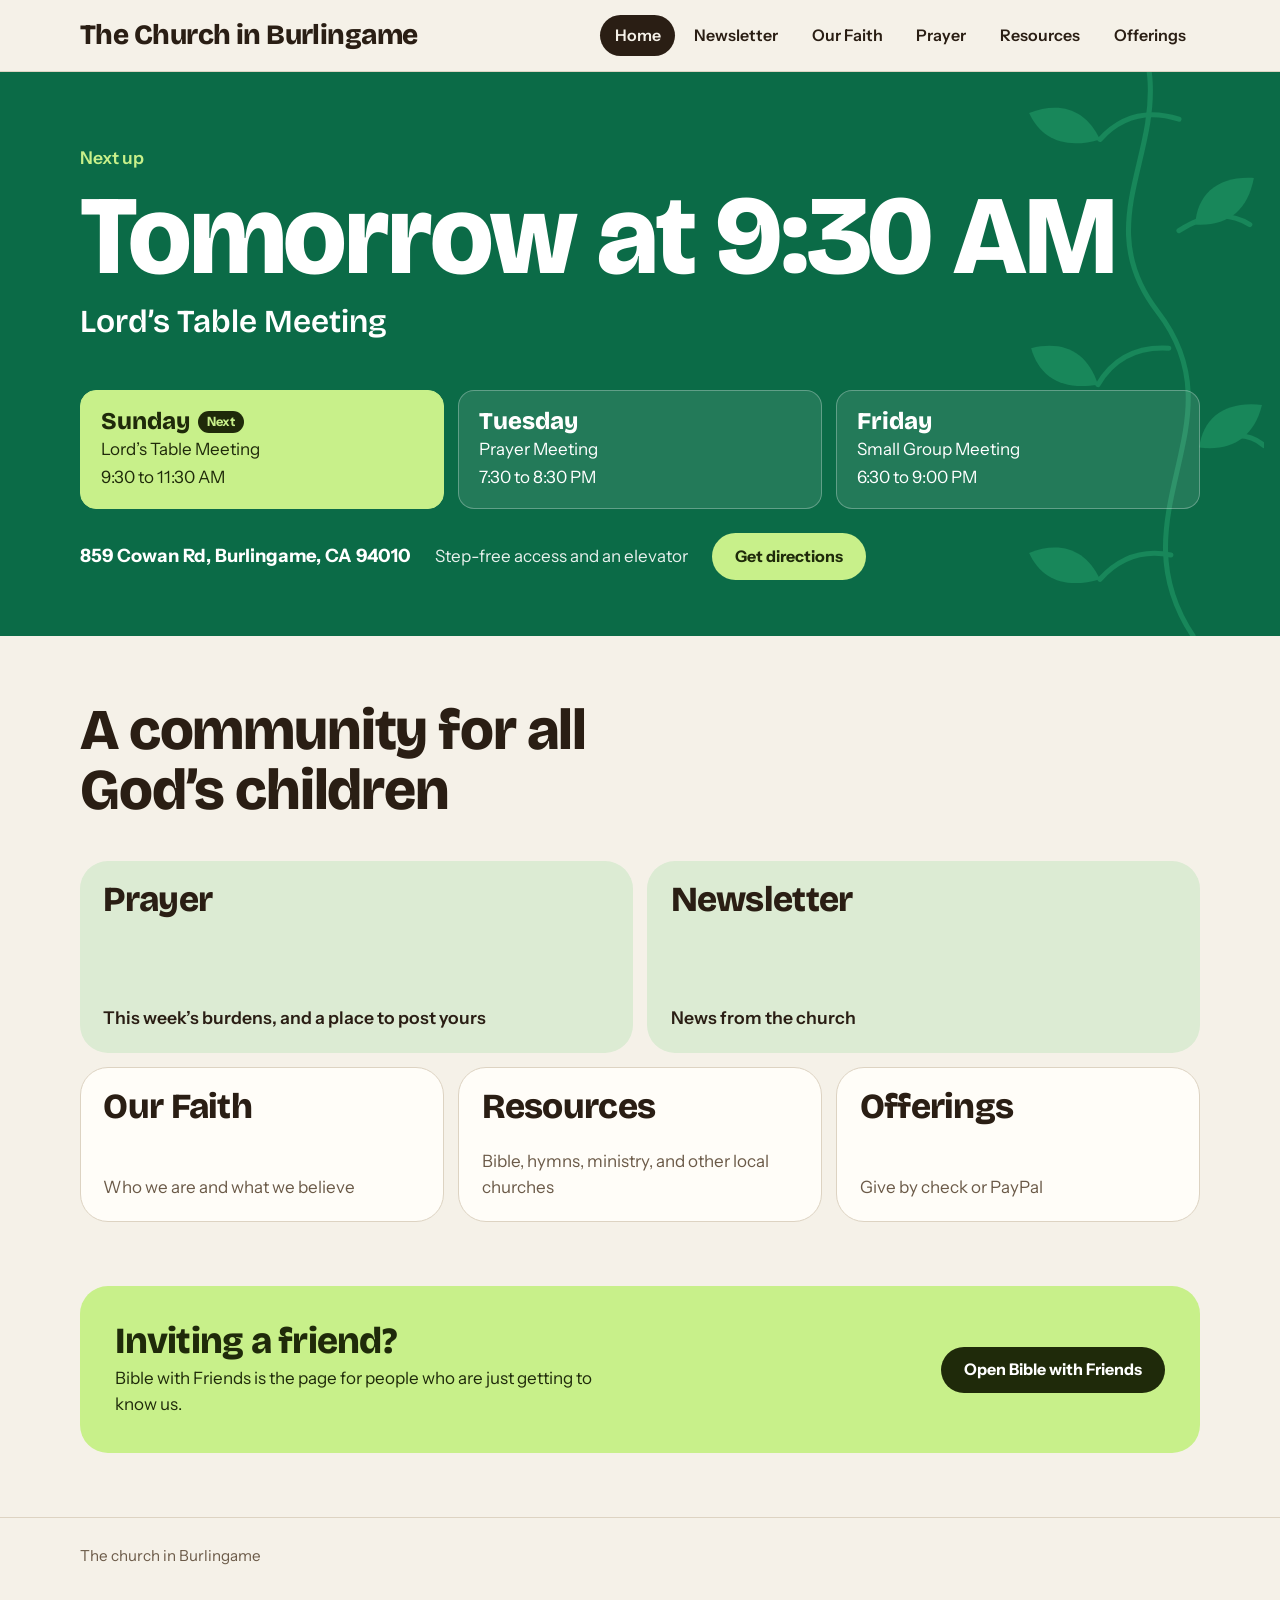
==== commit b8174f7d: "Add files via upload" ====
--- a/index.html
+++ b/index.html
@@ -4,66 +4,57 @@
 <meta charset="utf-8">
 <meta name="viewport" content="width=device-width, initial-scale=1">
 <title>The Church in Burlingame</title>
-<meta name="description" content="Meetings, prayer, and news for the church in Burlingame.">
 <meta name="robots" content="noindex, nofollow">
-<meta name="theme-color" content="#004990">
+<meta name="theme-color" content="#0b6b47">
 <link rel="preconnect" href="https://fonts.googleapis.com">
 <link rel="preconnect" href="https://fonts.gstatic.com" crossorigin>
-<link href="https://fonts.googleapis.com/css2?family=Inter:wght@400;500;600;700&family=Source+Serif+4:ital,opsz,wght@0,8..60,600;1,8..60,400&display=swap" rel="stylesheet">
+<link href="https://fonts.googleapis.com/css2?family=Bricolage+Grotesque:opsz,wght@12..96,600..800&family=Instrument+Sans:wght@400..700&display=swap" rel="stylesheet">
 <link rel="stylesheet" href="assets/site.css">
 </head>
 <body>
 <a class="skip" href="#main">Skip to content</a>
-<header class="top">
-  <div class="wrap">
-    <a class="brand" href="index.html">The Church in Burlingame</a>
-    <nav class="nav-wide" aria-label="Main"><ul class="nav"><li><a href="index.html" aria-current="page">Home</a></li><li><a href="newsletter.html">Newsletter</a></li><li><a href="our-faith.html">Our Faith</a></li><li><a href="prayer.html">Prayer</a></li><li><a href="resources.html">Resources</a></li><li><a href="offering.html">Offerings</a></li></ul></nav>
-    <details class="menu"><summary>Menu</summary><nav aria-label="Main"><ul class="nav"><li><a href="index.html" aria-current="page">Home</a></li><li><a href="newsletter.html">Newsletter</a></li><li><a href="our-faith.html">Our Faith</a></li><li><a href="prayer.html">Prayer</a></li><li><a href="resources.html">Resources</a></li><li><a href="offering.html">Offerings</a></li></ul></nav></details>
-  </div>
-</header>
+<header class="bar"><div class="wrap bar-in">
+  <a class="brand" href="index.html">The Church in Burlingame</a>
+  <nav class="tabs" aria-label="Main"><a href="index.html" aria-current="page">Home</a><a href="newsletter.html">Newsletter</a><a href="our-faith.html">Our Faith</a><a href="prayer.html">Prayer</a><a href="resources.html">Resources</a><a href="offering.html">Offerings</a></nav>
+</div></header>
 <main id="main">
 
-<div class="head"><div class="wrap">
-  <span class="kicker">The church in Burlingame</span>
-  <h1>A community for all God’s children</h1>
-  <p>Our meetings, prayer burdens, and news — for the church family.</p>
-</div></div>
-
-<section class="block" id="meetings" aria-labelledby="h-week"><div class="wrap">
-  <h2 id="h-week">Every week</h2>
-  <ul class="week"><li><span class="day">Sunday</span><p class="name">Lord’s Table Meeting</p><p class="time">9:30 – 11:30 AM</p></li><li><span class="day">Tuesday</span><p class="name">Prayer Meeting</p><p class="time">7:30 – 8:30 PM</p></li><li><span class="day">Friday</span><p class="name">Small Group Meeting</p><p class="time">6:30 – 9:00 PM</p></li></ul>
-  <div class="where">
+<section class="hero"><div class="wrap">
+  <p class="hero-label" id="next-label">Every week</p>
+  <h1 id="next-when">Sunday, Tuesday, Friday</h1>
+  <p class="hero-what" id="next-what">Three times together, every week</p>
+  <ul class="week" id="week"><li data-dow="0" data-start="570" data-end="690" data-name="Lord’s Table Meeting"><span class="day">Sunday<span class="tag">Next</span></span><span>Lord’s Table Meeting</span><span>9:30 to 11:30 AM</span></li><li data-dow="2" data-start="1170" data-end="1230" data-name="Prayer Meeting"><span class="day">Tuesday<span class="tag">Next</span></span><span>Prayer Meeting</span><span>7:30 to 8:30 PM</span></li><li data-dow="5" data-start="1110" data-end="1260" data-name="Small Group Meeting"><span class="day">Friday<span class="tag">Next</span></span><span>Small Group Meeting</span><span>6:30 to 9:00 PM</span></li></ul>
+  <div class="place">
     <address>859 Cowan Rd, Burlingame, CA 94010</address>
-    <span class="muted">Step-free access and an elevator</span>
-    <a href="https://www.google.com/maps/dir/?api=1&destination=859+Cowan+Rd%2C+Burlingame%2C+CA+94010">Directions</a>
+    <span>Step-free access and an elevator</span>
+    <a class="btn btn-sprout" href="https://www.google.com/maps/dir/?api=1&destination=859+Cowan+Rd%2C+Burlingame%2C+CA+94010">Get directions</a>
   </div>
 </div></section>
 
-<section class="block" aria-labelledby="h-around"><div class="wrap">
-  <h2 id="h-around">Around the church</h2>
-  <ul class="tiles">
-    <li><a href="newsletter.html"><strong>Newsletter</strong><span>News from the church.</span></a></li>
-    <li><a href="our-faith.html"><strong>Our Faith</strong><span>Who we are and what we believe.</span></a></li>
-    <li><a href="prayer.html"><strong>Prayer</strong><span>Current burdens, and a place to share one.</span></a></li>
-    <li><a href="resources.html"><strong>Resources</strong><span>Bible, hymns, ministry books, and other local churches.</span></a></li>
-    <li><a href="offering.html"><strong>Offerings</strong><span>By check or PayPal.</span></a></li>
+<section class="block"><div class="wrap">
+  <p class="motto">A community for all God’s children</p>
+  <ul class="jump">
+    <li class="big"><a href="prayer.html"><b>Prayer</b><span id="live-prayer">This week’s burdens, and a place to post yours</span></a></li>
+    <li class="big"><a href="newsletter.html"><b>Newsletter</b><span id="live-news">News from the church</span></a></li>
+    <li><a href="our-faith.html"><b>Our Faith</b><span>Who we are and what we believe</span></a></li>
+    <li><a href="resources.html"><b>Resources</b><span>Bible, hymns, ministry, and other local churches</span></a></li>
+    <li><a href="offering.html"><b>Offerings</b><span>Give by check or PayPal</span></a></li>
   </ul>
 </div></section>
 
-<section class="block"><div class="wrap">
+<section class="block" style="padding-top:0"><div class="wrap">
   <div class="friend">
-    <div><h2>Inviting a friend?</h2><p>Bible with Friends is our page for people just getting to know us.</p></div>
-    <a class="btn btn-light" href="https://biblewithfriends.github.io/bwf/">Open Bible with Friends</a>
+    <div><h2>Inviting a friend?</h2><p>Bible with Friends is the page for people who are just getting to know us.</p></div>
+    <a class="btn btn-ink" href="https://biblewithfriends.github.io/bwf/">Open Bible with Friends</a>
   </div>
 </div></section>
 
 </main>
-<footer class="foot">
-  <div class="wrap">
-    <p>The church in Burlingame</p>
-    
-  </div>
-</footer>
+<footer class="foot"><div class="wrap">
+  <p>The church in Burlingame</p>
+  
+</div></footer>
+<script src="assets/config.js"></script>
 <script src="assets/site.js"></script>
 </body>
 </html>
--- a/assets/site.css
+++ b/assets/site.css
@@ -1,172 +1,216 @@
-/* The Church in Burlingame — for the church family.
-   Sibling of Bible with Friends: same blue (#004990), warmer and quieter. */
+/* The Church in Burlingame — family site
+   Emerald field, soil ink, sprout-green highlight, big friendly type. */
 
 :root {
-  --bg: #faf7f1;
-  --surface: #ffffff;
-  --tint: #eef3f9;
-  --ink: #1d232b;
-  --ink-2: #4b5563;
-  --blue: #004990;
-  --blue-dark: #003468;
-  --gold: #c09a4b;          /* decorative only */
-  --line: #e4ddd0;
-  --error: #9b1c1c;
-  --ok: #e6f0e6;
-  --radius: 10px;
-  --shadow: 0 1px 2px rgba(29, 35, 43, .06), 0 4px 16px rgba(29, 35, 43, .05);
-  --font: "Inter", system-ui, -apple-system, "Segoe UI", Roboto, Arial, sans-serif;
-  --serif: "Source Serif 4", Georgia, "Times New Roman", serif;
+  --paper: #f5f1e8;        /* dry earth */
+  --surface: #fffdf8;
+  --ink: #2a1e14;          /* soil */
+  --ink-2: #6b5a48;
+  --green: #0b6b47;        /* emerald */
+  --green-deep: #08543a;
+  --link: #0a5c3d;
+  --leaf: #dcebd3;
+  --sprout: #c8f08a;       /* new growth */
+  --sprout-ink: #1f2a0a;
+  --line: #ddd3c2;
+  --danger: #a8321f;
+  --ok: #ddf3e4;
+  --display: "Bricolage Grotesque", "Arial Narrow", system-ui, sans-serif;
+  --body: "Instrument Sans", system-ui, -apple-system, "Segoe UI", Roboto, Arial, sans-serif;
+  --r-lg: 28px;
+  --r-md: 16px;
 }
+@media (prefers-color-scheme: dark) {
+  :root {
+    --paper: #15110b;
+    --surface: #221b12;
+    --ink: #f3ecdf;
+    --ink-2: #b9aa94;
+    --green: #0c6a47;
+    --green-deep: #0a5639;
+    --link: #8fdcae;
+    --leaf: #1e3a2a;
+    --line: #3a2f22;
+    --danger: #ff9a8a;
+    --ok: #143d2a;
+  }
+}
 
 *, *::before, *::after { box-sizing: border-box; }
-html { -webkit-text-size-adjust: 100%; }
-body {
-  margin: 0; background: var(--bg); color: var(--ink);
-  font: 400 1.125rem/1.6 var(--font); overflow-wrap: break-word;
+html { -webkit-text-size-adjust: 100%; scroll-behavior: smooth; scroll-padding-top: 7rem; }
+body { margin: 0; background: var(--paper); color: var(--ink); font: 400 1.0625rem/1.55 var(--body); overflow-wrap: break-word; }
+h1, h2, h3 { font-family: var(--display); font-weight: 800; line-height: 1.05; letter-spacing: -.02em; margin: 0; }
+h1 { font-size: clamp(2.6rem, 9vw, 5rem); text-wrap: balance; }
+h2 { font-size: clamp(1.6rem, 4.5vw, 2.3rem); }
+h3 { font-size: 1.3rem; letter-spacing: -.01em; }
+p { margin: 0 0 1em; }
+a { color: var(--link); text-underline-offset: .2em; }
+button { font: inherit; color: inherit; }
+:focus-visible { outline: 3px solid var(--link); outline-offset: 3px; border-radius: 6px; }
+[hidden] { display: none !important; }
+.sr { position: absolute; width: 1px; height: 1px; overflow: hidden; clip: rect(0 0 0 0); white-space: nowrap; }
+@media (prefers-reduced-motion: reduce) { html { scroll-behavior: auto; } * { transition: none !important; animation: none !important; } }
+
+.wrap { width: min(70rem, 100% - 2.5rem); margin-inline: auto; }
+.soft { color: var(--ink-2); }
+
+/* ── Top bar ── */
+.bar { position: sticky; top: 0; z-index: 10; background: var(--paper); border-bottom: 1px solid var(--line); }
+.bar-in { display: flex; flex-wrap: wrap; align-items: center; justify-content: space-between; gap: .25rem 1.5rem; padding: .7rem 0; }
+.brand { font: 800 clamp(1.4rem, 5.2vw, 1.75rem)/1.1 var(--display); letter-spacing: -.02em; color: var(--ink); text-decoration: none; }
+.tabs { display: flex; gap: .3rem; overflow-x: auto; scrollbar-width: none; margin-inline: -.4rem; padding: .25rem .4rem; max-width: calc(100% + .8rem); }
+.tabs::-webkit-scrollbar { display: none; }
+.tabs a { flex: none; padding: .5rem .9rem; border-radius: 999px; font-weight: 600; font-size: 1rem; color: var(--ink); text-decoration: none; white-space: nowrap; }
+.tabs a:hover { background: var(--leaf); }
+.tabs a[aria-current="page"] { background: var(--ink); color: var(--paper); }
+.skip { position: absolute; left: .5rem; top: -5rem; z-index: 20; background: var(--sprout); color: var(--sprout-ink); padding: .6rem 1rem; border-radius: 8px; font-weight: 700; }
+.skip:focus { top: .5rem; }
+
+/* ── Buttons ── */
+.btn { display: inline-flex; align-items: center; justify-content: center; min-height: 2.9rem; padding: .55rem 1.3rem; border: 2px solid transparent; border-radius: 999px; font-weight: 700; font-size: 1rem; text-decoration: none; cursor: pointer; }
+.btn-green { background: var(--green); color: #fff; }
+.btn-green:hover { background: var(--green-deep); }
+.btn-sprout { background: var(--sprout); color: var(--sprout-ink); }
+.btn-sprout:hover { background: #d9f7a6; }
+.btn-line { background: transparent; border-color: currentColor; color: var(--link); }
+.btn-line:hover { background: var(--leaf); }
+.btn-red { background: #a8321f; color: #fff; }
+.btn-red:hover { background: #86281a; }
+.btn-sm { min-height: 2.3rem; padding: .3rem .9rem; font-size: .92rem; }
+.btn:disabled { opacity: .6; cursor: default; }
+
+/* ── Home hero: the week ── */
+.hero { background: var(--green); color: #fff; padding: clamp(2.2rem, 7vw, 4.5rem) 0 clamp(2rem, 6vw, 3.5rem); }
+.hero-label { font-weight: 600; font-size: 1.1rem; margin: 0 0 .4rem; color: var(--sprout); }
+.hero h1 { font-size: clamp(3rem, 12vw, 7rem); }
+.hero-what { font: 600 clamp(1.3rem, 4vw, 2rem)/1.2 var(--display); margin: .5rem 0 0; }
+.week { list-style: none; margin: clamp(1.8rem, 5vw, 3rem) 0 0; padding: 0; display: grid; gap: .6rem; }
+@media (min-width: 46rem) { .week { grid-template-columns: repeat(3, 1fr); gap: .9rem; } }
+.week li { display: grid; gap: .1rem; padding: 1.1rem 1.25rem; border-radius: var(--r-md); background: rgba(255, 255, 255, .1); border: 1.5px solid rgba(255, 255, 255, .28); }
+.week .day { font: 800 1.5rem/1.1 var(--display); }
+.week .tag { display: none; }
+.week li.is-next { background: var(--sprout); border-color: var(--sprout); color: var(--sprout-ink); }
+.week li.is-next .tag { display: inline-block; margin-left: .5rem; padding: .1rem .55rem; border-radius: 999px; background: var(--sprout-ink); color: var(--sprout); font: 700 .8rem/1.5 var(--body); vertical-align: .25em; }
+.place { display: flex; flex-wrap: wrap; align-items: center; gap: .75rem 1.5rem; margin-top: 1.5rem; }
+.place address { font-style: normal; font-weight: 700; font-size: 1.15rem; }
+.place span { opacity: .9; }
+
+/* ── Home: jump blocks ── */
+.block { padding: clamp(2.2rem, 6vw, 4rem) 0; }
+.motto { font: 800 clamp(1.9rem, 6.5vw, 3.6rem)/1.05 var(--display); letter-spacing: -.02em; max-width: 16ch; margin: 0 0 clamp(1.5rem, 4vw, 2.5rem); }
+.jump { list-style: none; margin: 0; padding: 0; display: grid; gap: .9rem; grid-template-columns: repeat(6, 1fr); }
+.jump li { grid-column: span 6; }
+@media (min-width: 46rem) { .jump li { grid-column: span 2; } .jump li.big { grid-column: span 3; } }
+.jump a { display: flex; flex-direction: column; justify-content: space-between; gap: 1.5rem; height: 100%; min-height: 8.5rem; padding: 1.3rem 1.4rem; border-radius: var(--r-lg); background: var(--surface); color: var(--ink); text-decoration: none; border: 1.5px solid var(--line); transition: transform .15s, border-color .15s; }
+.jump a:hover { transform: translateY(-3px); border-color: var(--link); }
+.jump .big a { min-height: 9rem; background: var(--leaf); border-color: transparent; }
+.jump b { font: 800 clamp(1.6rem, 4.5vw, 2.2rem)/1 var(--display); letter-spacing: -.02em; }
+.jump span { color: var(--ink-2); }
+.jump .big span { color: var(--ink); font-weight: 600; font-size: 1.1rem; }
+
+.friend { display: flex; flex-wrap: wrap; align-items: center; justify-content: space-between; gap: 1rem 2rem; padding: clamp(1.4rem, 4vw, 2.2rem); border-radius: var(--r-lg); background: var(--sprout); color: var(--sprout-ink); }
+.friend p { margin: .3rem 0 0; max-width: 32rem; }
+.btn-ink { background: var(--sprout-ink); color: #fff; }
+.btn-ink:hover { background: #000; }
+
+/* ── Inner page heads ── */
+.head { padding: clamp(2rem, 6vw, 3.5rem) 0 clamp(1.2rem, 3vw, 2rem); }
+.head p { font-size: 1.2rem; color: var(--ink-2); max-width: 38rem; margin: .8rem 0 0; }
+.main { padding-bottom: 3rem; }
+
+/* ── Prayer ── */
+.pray { display: grid; gap: 2rem; }
+@media (min-width: 60rem) { .pray { grid-template-columns: minmax(0, 1fr) 22rem; align-items: start; } .composer { order: 2; position: sticky; top: 6.5rem; } }
+.composer { background: var(--green); color: #fff; border-radius: var(--r-lg); padding: 1.4rem; }
+.composer h2 { font-size: 1.6rem; margin-bottom: .9rem; }
+.composer label { display: block; font-weight: 600; margin-bottom: .3rem; }
+.composer textarea, .composer input[type="text"] { width: 100%; font: inherit; color: #2a1e14; background: #fff; border: 0; border-radius: 12px; padding: .7rem .85rem; }
+.composer textarea { min-height: 6.5rem; resize: vertical; display: block; }
+.composer .row { display: flex; justify-content: space-between; gap: 1rem; font-size: .9rem; margin: .35rem 0 .9rem; opacity: .92; }
+.composer .over { color: var(--sprout); font-weight: 700; opacity: 1; }
+.composer .careful { font-size: .95rem; margin: .9rem 0; opacity: .95; }
+.composer .msg { margin: .8rem 0 0; font-weight: 700; color: var(--sprout); }
+.composer .msg:empty { display: none; }
+.hp { position: absolute !important; left: -9999px !important; }
+
+.weekhead { display: flex; flex-wrap: wrap; align-items: baseline; gap: .2rem .9rem; margin: 0 0 .6rem; }
+.weekhead span { color: var(--ink-2); font-weight: 600; }
+.group + .group { margin-top: 2.5rem; }
+.burdens { margin: 0; padding: 0; list-style: none; counter-reset: n; }
+.burdens li { counter-increment: n; display: grid; grid-template-columns: 2.6rem minmax(0, 1fr); gap: .2rem .6rem; padding: 1.1rem 0; border-top: 1.5px solid var(--line); }
+.burdens li::before { content: counter(n); font: 800 1.7rem/1.1 var(--display); color: var(--link); }
+.burdens .text p { margin: 0 0 .4rem; font-size: 1.15rem; line-height: 1.45; }
+.burdens .meta { display: flex; flex-wrap: wrap; align-items: center; gap: .4rem .8rem; font-size: .92rem; color: var(--ink-2); }
+.textbtn { background: none; border: 0; padding: .35rem .2rem; cursor: pointer; color: var(--danger); font-weight: 600; text-decoration: underline; text-underline-offset: .2em; font-size: .92rem; }
+.ask { font-weight: 700; color: var(--danger); }
+.empty { padding: 1.2rem 1.3rem; border-radius: var(--r-md); background: var(--leaf); font-weight: 600; margin: 0; }
+.state { color: var(--ink-2); margin: 0; }
+.updated { font-size: .95rem; color: var(--ink-2); margin: 2rem 0 0; }
+
+.toast { position: fixed; left: 50%; bottom: 1.2rem; transform: translateX(-50%); z-index: 30; display: flex; align-items: center; gap: .9rem; width: max-content; max-width: calc(100% - 2rem); padding: .6rem .6rem .6rem 1.2rem; border-radius: 999px; background: #2a1e14; color: #fff; font-weight: 600; box-shadow: 0 10px 30px rgba(42, 30, 20, .35); animation: rise .2s ease-out; }
+.toast .btn { background: var(--sprout); color: var(--sprout-ink); }
+.toast .x { background: none; border: 0; color: #fff; cursor: pointer; padding: .4rem .6rem; text-decoration: underline; }
+@keyframes rise { from { transform: translate(-50%, 1rem); opacity: 0; } }
+
+/* ── Newsletter ── */
+.issues { list-style: none; margin: 0; padding: 0; max-width: 48rem; }
+.issues li { padding: 1.1rem 0; border-top: 1.5px solid var(--line); display: flex; flex-wrap: wrap; align-items: baseline; justify-content: space-between; gap: .2rem 1.5rem; }
+.issues .t { font: 700 1.3rem/1.2 var(--display); }
+.issues time { color: var(--ink-2); font-size: .95rem; }
+.issues li.latest { border: 0; background: var(--green); color: #fff; border-radius: var(--r-lg); padding: clamp(1.4rem, 4vw, 2.2rem); margin-bottom: 1rem; display: block; }
+.issues li.latest .t { display: block; font-size: clamp(1.8rem, 6vw, 3rem); font-weight: 800; letter-spacing: -.02em; margin: .3rem 0 .8rem; }
+.issues li.latest a { color: #fff; }
+.issues li.latest time { color: var(--sprout); font-weight: 600; font-size: 1rem; }
+
+/* ── Our Faith ── */
+.who { max-width: 44rem; }
+.who p:first-of-type { font: 600 clamp(1.25rem, 3.4vw, 1.6rem)/1.35 var(--display); letter-spacing: -.01em; }
+.chips { display: flex; flex-wrap: wrap; gap: .45rem; list-style: none; margin: 1.2rem 0 0; padding: 0; }
+.chips a, .chips button { display: inline-block; padding: .45rem .95rem; border-radius: 999px; border: 1.5px solid var(--line); background: var(--surface); color: var(--ink); font-weight: 600; font-size: .95rem; text-decoration: none; cursor: pointer; }
+.chips a:hover, .chips button:hover { border-color: var(--link); }
+.chips button[aria-pressed="true"] { background: var(--ink); border-color: var(--ink); color: var(--paper); }
+.creed { display: grid; gap: .5rem 2.5rem; padding: clamp(1.4rem, 4vw, 2.2rem) 0; border-top: 1.5px solid var(--line); }
+@media (min-width: 48rem) { .creed { grid-template-columns: 17rem minmax(0, 1fr); } }
+.creed h3 { font-size: clamp(1.6rem, 4.5vw, 2.1rem); font-weight: 800; color: var(--link); }
+.creed .say { font-size: 1.25rem; line-height: 1.45; margin: 0 0 .8rem; max-width: 38rem; }
+.refs { display: flex; flex-wrap: wrap; gap: .4rem; list-style: none; margin: 0; padding: 0; }
+.refs li { padding: .2rem .7rem; border-radius: 999px; background: var(--leaf); font-size: .9rem; font-weight: 600; }
+
+/* ── Offerings ── */
+.give { display: grid; gap: 1rem; }
+@media (min-width: 46rem) { .give { grid-template-columns: 1fr 1fr; } }
+.give section { border-radius: var(--r-lg); padding: clamp(1.4rem, 4vw, 2rem); background: var(--surface); border: 1.5px solid var(--line); }
+.give section.paypal { background: var(--leaf); border-color: transparent; }
+.give h2 { margin-bottom: 1rem; }
+.copyline { display: flex; flex-wrap: wrap; align-items: center; justify-content: space-between; gap: .5rem 1rem; padding: .9rem 0; border-top: 1.5px solid var(--line); }
+.paypal .copyline { border-color: rgba(42, 30, 20, .15); }
+.copyline small { display: block; color: var(--ink-2); font-size: .9rem; }
+.copyline strong { font-size: 1.1rem; overflow-wrap: anywhere; }
+
+/* ── Resources ── */
+.find { display: block; width: 100%; max-width: 34rem; font: inherit; font-size: 1.15rem; padding: .85rem 1.2rem; border-radius: 999px; border: 2px solid var(--ink); background: var(--surface); color: var(--ink); }
+.find:focus { outline: 3px solid var(--link); outline-offset: 2px; }
+.shelf { padding-top: 2rem; }
+.shelf h2 { font-size: 1.5rem; margin-bottom: .7rem; }
+.links { list-style: none; margin: 0; padding: 0; display: grid; gap: .5rem; grid-template-columns: repeat(auto-fill, minmax(min(17rem, 100%), 1fr)); }
+.links a { display: block; height: 100%; padding: .8rem 1rem; border-radius: var(--r-md); background: var(--surface); border: 1.5px solid var(--line); color: var(--ink); text-decoration: none; font-weight: 600; line-height: 1.3; }
+.links a:hover { border-color: var(--link); }
+.links small { display: block; color: var(--ink-2); font-weight: 400; margin-top: .15rem; overflow-wrap: anywhere; }
+
+/* ── Footer ── */
+.foot { border-top: 1.5px solid var(--line); padding: 1.6rem 0 2.2rem; color: var(--ink-2); font-size: .95rem; }
+.foot .wrap { display: flex; flex-wrap: wrap; justify-content: space-between; gap: .4rem 2rem; }
+.foot p { margin: 0; }
+
+@media print {
+  .bar, .foot, .composer, .toast, .textbtn, .chips, .find, .friend { display: none !important; }
+  body { background: #fff; color: #000; }
 }
-h1, h2, h3 { font-family: var(--serif); font-weight: 600; line-height: 1.2; color: var(--ink); margin: 0 0 .5em; }
-h1 { font-size: clamp(2rem, 5vw, 3rem); letter-spacing: -.01em; }
-h2 { font-size: clamp(1.5rem, 3.2vw, 1.9rem); }
-h3 { font-size: 1.2rem; }
-p, ul, ol { margin: 0 0 1em; }
-a { color: var(--blue); text-underline-offset: .18em; }
-a:hover { color: var(--blue-dark); }
-:focus-visible { outline: 3px solid var(--blue); outline-offset: 3px; border-radius: 4px; }
-@media (prefers-reduced-motion: reduce) { * { transition: none !important; } }
-[hidden] { display: none !important; }
-.visually-hidden { position: absolute !important; width: 1px; height: 1px; overflow: hidden; clip: rect(0 0 0 0); white-space: nowrap; }
-
-.wrap { width: min(68rem, 100% - 2.5rem); margin-inline: auto; }
-.narrow { max-width: 42rem; }
-.muted { color: var(--ink-2); }
-.skip { position: absolute; left: .5rem; top: -4rem; background: var(--blue); color: #fff; padding: .6rem 1rem; border-radius: 6px; z-index: 9; }
-.skip:focus { top: .5rem; color: #fff; }
-
-/* Header */
-.top { background: var(--surface); border-bottom: 1px solid var(--line); position: sticky; top: 0; z-index: 5; }
-.top .wrap { display: flex; align-items: center; justify-content: space-between; gap: 1rem; min-height: 4.75rem; }
-.brand { font-family: var(--serif); font-weight: 600; font-size: clamp(1.35rem, 4.6vw, 1.7rem); line-height: 1.15; color: var(--ink); text-decoration: none; display: flex; align-items: center; gap: .6rem; }
-.brand::before { content: ""; width: .75rem; height: .75rem; border-radius: 50%; background: var(--blue); box-shadow: 0 0 0 4px var(--tint); }
-.nav { display: flex; gap: .25rem; list-style: none; margin: 0; padding: 0; }
-.nav a { display: block; padding: .55rem .8rem; border-radius: 8px; color: var(--ink); text-decoration: none; font-size: 1rem; font-weight: 500; }
-.nav a:hover { background: var(--tint); }
-.nav a[aria-current="page"] { background: var(--blue); color: #fff; }
-.menu { display: none; }
-@media (max-width: 64rem) {
-  .nav-wide { display: none; }
-  .menu { display: block; }
-  .menu summary { list-style: none; cursor: pointer; padding: .5rem .9rem; border: 1.5px solid var(--blue); border-radius: 8px; color: var(--blue); font-weight: 600; }
-  .menu summary::-webkit-details-marker { display: none; }
-  .menu[open] summary { background: var(--blue); color: #fff; }
-  .menu .nav { position: absolute; left: 0; right: 0; top: 100%; flex-direction: column; background: var(--surface); border-bottom: 1px solid var(--line); padding: .5rem 1.25rem 1rem; box-shadow: var(--shadow); }
-  .menu .nav a { padding: .8rem .9rem; font-size: 1.1rem; }
-}
-
-/* Page head */
-.head { padding: clamp(2.5rem, 7vw, 4.5rem) 0 clamp(1.5rem, 4vw, 2.5rem); }
-.head p { font-size: 1.2rem; color: var(--ink-2); max-width: 40rem; }
-.kicker { display: inline-block; font-size: .85rem; font-weight: 600; letter-spacing: .08em; text-transform: uppercase; color: var(--blue); margin-bottom: .75rem; }
-.verse { font-family: var(--serif); font-style: italic; font-size: 1.15rem; color: var(--ink-2); border-left: 3px solid var(--gold); padding-left: 1rem; max-width: 36rem; }
-
-section.block { padding: clamp(2rem, 5vw, 3.25rem) 0; }
-section.block + section.block { border-top: 1px solid var(--line); }
-
-/* Cards */
-.card { background: var(--surface); border: 1px solid var(--line); border-radius: var(--radius); padding: 1.4rem 1.5rem; box-shadow: var(--shadow); }
-.grid { display: grid; gap: 1rem; }
-@media (min-width: 44rem) { .grid-2 { grid-template-columns: 1fr 1fr; } .grid-3 { grid-template-columns: repeat(3, 1fr); } }
-.grid > * { min-width: 0; }
-
-/* Meetings */
-.week { list-style: none; padding: 0; margin: 0; display: grid; gap: 1rem; }
-@media (min-width: 44rem) { .week { grid-template-columns: repeat(3, 1fr); } }
-.week li { background: var(--surface); border: 1px solid var(--line); border-top: 4px solid var(--blue); border-radius: var(--radius); padding: 1.2rem 1.3rem; box-shadow: var(--shadow); }
-.week .day { font-size: .85rem; font-weight: 600; letter-spacing: .08em; text-transform: uppercase; color: var(--blue); }
-.week .name { font-family: var(--serif); font-size: 1.3rem; font-weight: 600; margin: .2rem 0; }
-.week .time { color: var(--ink-2); margin: 0; }
-.where { display: flex; flex-wrap: wrap; gap: .5rem 1.5rem; align-items: baseline; margin-top: 1.5rem; }
-.where address { font-style: normal; font-weight: 600; }
-
-/* Tiles */
-.tiles { list-style: none; padding: 0; margin: 0; display: grid; gap: 1rem; }
-@media (min-width: 40rem) { .tiles { grid-template-columns: 1fr 1fr; } }
-@media (min-width: 64rem) { .tiles { grid-template-columns: repeat(3, 1fr); } }
-.tiles a { display: block; height: 100%; background: var(--surface); border: 1px solid var(--line); border-radius: var(--radius); padding: 1.2rem 1.3rem; text-decoration: none; color: var(--ink); box-shadow: var(--shadow); transition: border-color .15s, transform .15s; }
-.tiles a:hover { border-color: var(--blue); transform: translateY(-2px); }
-.tiles strong { display: block; font-family: var(--serif); font-size: 1.25rem; color: var(--blue); margin-bottom: .2rem; }
-.tiles span { color: var(--ink-2); font-size: 1rem; }
-
-.friend { background: var(--blue); color: #fff; border-radius: var(--radius); padding: 1.6rem 1.7rem; display: flex; flex-wrap: wrap; gap: 1rem 2rem; align-items: center; justify-content: space-between; }
-.friend h2 { color: #fff; margin: 0 0 .25rem; font-size: 1.5rem; }
-.friend p { margin: 0; opacity: .92; }
-
-/* Buttons */
-.btn { display: inline-flex; align-items: center; justify-content: center; gap: .4rem; min-height: 2.9rem; padding: .55rem 1.2rem; border-radius: 8px; border: 1.5px solid var(--blue); font: 600 1rem var(--font); text-decoration: none; cursor: pointer; }
-.btn-primary { background: var(--blue); color: #fff; }
-.btn-primary:hover { background: var(--blue-dark); color: #fff; }
-.btn-ghost { background: transparent; color: var(--blue); }
-.btn-ghost:hover { background: var(--tint); }
-.btn-light { background: #fff; color: var(--blue); border-color: #fff; }
-.btn-light:hover { background: var(--tint); color: var(--blue-dark); }
-
-/* Prayer + newsletter lists */
-.feed { list-style: none; padding: 0; margin: 0; }
-.feed li { padding: 1.15rem 0; border-bottom: 1px solid var(--line); }
-.feed li:first-child { padding-top: 0; }
-.feed p { margin: 0 0 .35rem; }
-.feed .date { font-size: .95rem; color: var(--ink-2); }
-.feed .title { font-family: var(--serif); font-size: 1.2rem; font-weight: 600; }
-.status { color: var(--ink-2); }
-.split { display: grid; gap: 2rem; }
-@media (min-width: 60rem) { .split { grid-template-columns: minmax(0, 3fr) minmax(0, 2fr); align-items: start; } }
-
-/* Forms */
-.field { margin-bottom: 1.1rem; }
-.field label { display: block; font-weight: 600; margin-bottom: .3rem; }
-.hint { display: block; color: var(--ink-2); font-size: .95rem; margin-bottom: .35rem; }
-.field input, .field textarea { width: 100%; font: inherit; padding: .65rem .8rem; border: 1.5px solid #b9b2a5; border-radius: 8px; background: #fff; color: var(--ink); }
-.field textarea { min-height: 8rem; resize: vertical; }
-.field input:focus, .field textarea:focus { border-color: var(--blue); outline: none; box-shadow: 0 0 0 3px rgba(0, 73, 144, .18); }
-.err { display: block; color: var(--error); font-weight: 600; font-size: .95rem; margin-top: .3rem; }
-.err:empty { display: none; }
-.count { display: block; font-size: .9rem; color: var(--ink-2); margin-top: .3rem; }
-.count.over { color: var(--error); font-weight: 600; }
-.hp { position: absolute !important; left: -9999px !important; }
-.note { background: var(--tint); border-radius: 8px; padding: .8rem 1rem; font-size: 1rem; margin-bottom: 1.1rem; }
-.done { background: var(--ok); border-radius: 8px; padding: 1rem 1.1rem; font-weight: 600; }
-
-/* Faith */
-.beliefs { list-style: none; padding: 0; margin: 0; counter-reset: b; display: grid; gap: 1rem; }
-@media (min-width: 48rem) { .beliefs { grid-template-columns: 1fr 1fr; } }
-.beliefs li { counter-increment: b; background: var(--surface); border: 1px solid var(--line); border-radius: var(--radius); padding: 1.3rem 1.4rem; box-shadow: var(--shadow); }
-.beliefs h3 { display: flex; gap: .6rem; align-items: baseline; color: var(--blue); }
-.beliefs h3::before { content: counter(b); font-family: var(--font); font-size: .85rem; font-weight: 700; color: var(--gold); }
-.beliefs .refs { font-size: .95rem; color: var(--ink-2); margin: 0; }
-.prose p { max-width: 42rem; }
-
-/* Resources */
-.filters { display: flex; flex-wrap: wrap; gap: .5rem; margin: 1rem 0 1.25rem; padding: 0; list-style: none; }
-.filters button { font: 500 .95rem var(--font); padding: .5rem .9rem; border-radius: 999px; border: 1.5px solid var(--line); background: var(--surface); color: var(--ink); cursor: pointer; }
-.filters button:hover { border-color: var(--blue); }
-.filters button[aria-pressed="true"] { background: var(--blue); border-color: var(--blue); color: #fff; }
-.search { display: flex; gap: .5rem; max-width: 32rem; }
-.search input { flex: 1; min-width: 0; font: inherit; padding: .6rem .8rem; border: 1.5px solid #b9b2a5; border-radius: 8px; }
-.res-group h2 { font-size: 1.3rem; margin-top: 1.75rem; }
-.res-list { list-style: none; padding: 0; margin: 0; display: grid; gap: .6rem; }
-@media (min-width: 44rem) { .res-list { grid-template-columns: 1fr 1fr; } }
-.res-list li { background: var(--surface); border: 1px solid var(--line); border-radius: 8px; padding: .75rem 1rem; }
-.res-list a { font-weight: 600; }
-.res-list small { display: block; color: var(--ink-2); }
-
-/* Footer */
-.foot { margin-top: 3rem; padding: 2rem 0; border-top: 1px solid var(--line); color: var(--ink-2); font-size: .95rem; }
-.foot .wrap { display: flex; flex-wrap: wrap; justify-content: space-between; gap: .75rem 2rem; }
-.foot p { margin: 0; }
-
-@media print {
-  .top, .foot, .no-print, form, .friend { display: none !important; }
-  body { background: #fff; color: #000; font-size: 13pt; }
-  .card, .week li, .beliefs li { box-shadow: none; border-color: #999; }
-  a { color: #000; text-decoration: none; }
-}
+
+@media (min-width: 46rem) { .jump .big a { min-height: 12rem; } }
+
+/* A vine growing up the side of the green fields */
+.hero { background-image: url("data:image/svg+xml,%3Csvg xmlns='http://www.w3.org/2000/svg' viewBox='0 0 320 640'%3E%3Cg fill='none' stroke='%2318875a' stroke-width='5' stroke-linecap='round'%3E%3Cpath d='M250 640C170 520 300 430 215 320S270 130 170 0'/%3E%3Cpath d='M228 560c-30-6-52 4-70 24M262 452c26-14 44-12 58 0M226 356c-34-2-56 12-70 36M236 240c28-18 50-18 70-6M236 130c-32-10-58-2-78 20'/%3E%3C/g%3E%3Cg fill='%2318875a'%3E%3Cpath d='M158 584c-34 10-58 0-70-26 30-12 56-4 70 26z'/%3E%3Cpath d='M320 452c-8 32-30 46-62 42 4-30 26-46 62-42z' transform='translate(-2 -40)'/%3E%3Cpath d='M156 392c-36 6-58-8-66-36 32-8 56 4 66 36z'/%3E%3Cpath d='M306 234c-6 32-26 48-58 46 2-30 22-48 58-46z' transform='translate(4 -46)'/%3E%3Cpath d='M158 150c-34 10-58 0-70-26 30-12 56-4 70 26z'/%3E%3C/g%3E%3C/svg%3E"); background-repeat: no-repeat; background-position: right 1rem bottom; background-size: auto 115%; }
+@media (max-width: 60rem) { .hero { background-image: none; } }
+.hero :focus-visible, .composer :focus-visible, .toast :focus-visible, .friend :focus-visible { outline-color: var(--sprout); }
+.friend :focus-visible { outline-color: var(--sprout-ink); }
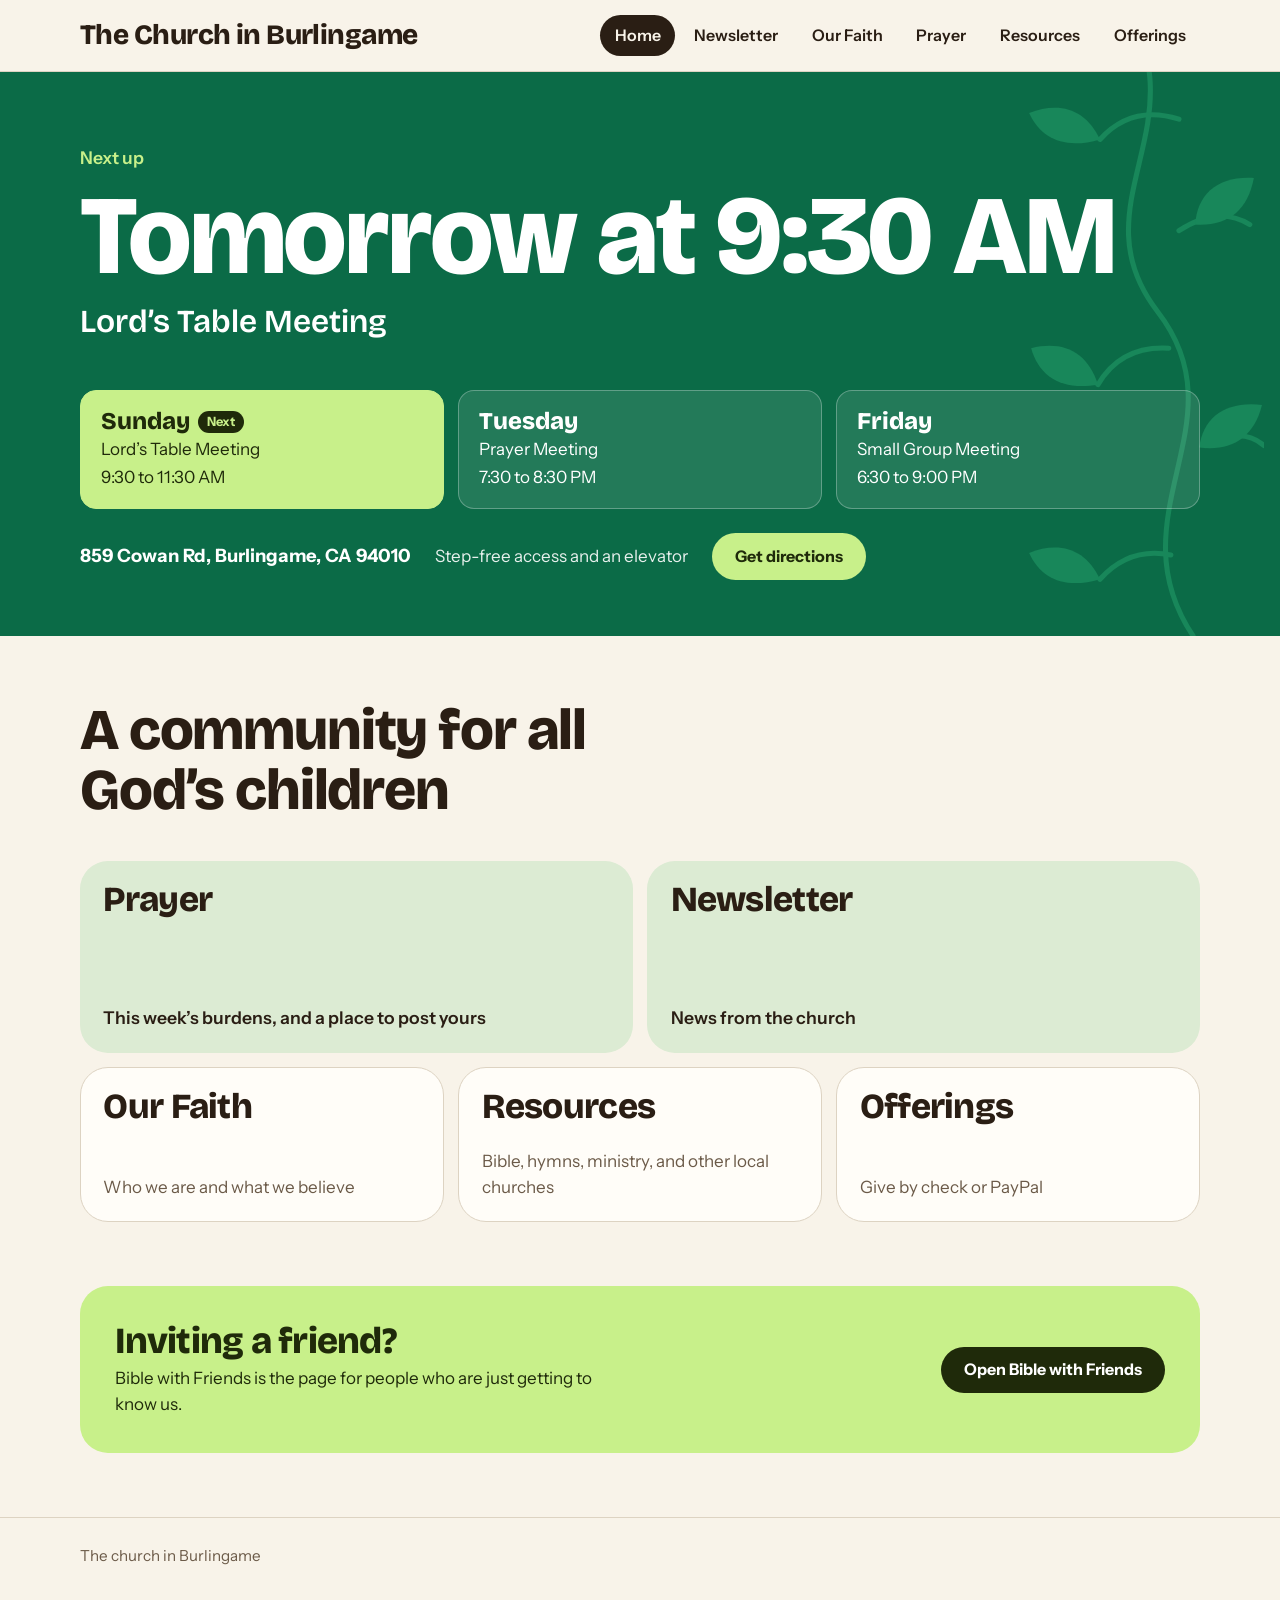
==== commit 362064ad: "Add files via upload" ====
--- a/index.html
+++ b/index.html
@@ -6,6 +6,7 @@
 <title>The Church in Burlingame</title>
 <meta name="robots" content="noindex, nofollow">
 <meta name="theme-color" content="#0b6b47">
+<meta name="color-scheme" content="light only">
 <link rel="preconnect" href="https://fonts.googleapis.com">
 <link rel="preconnect" href="https://fonts.gstatic.com" crossorigin>
 <link href="https://fonts.googleapis.com/css2?family=Bricolage+Grotesque:opsz,wght@12..96,600..800&family=Instrument+Sans:wght@400..700&display=swap" rel="stylesheet">
--- a/assets/site.css
+++ b/assets/site.css
@@ -2,7 +2,8 @@
    Emerald field, soil ink, sprout-green highlight, big friendly type. */
 
 :root {
-  --paper: #f5f1e8;        /* dry earth */
+  --paper: #f8f3e9;        /* crème */
+  color-scheme: light;     /* stay light even when the device is in dark mode */
   --surface: #fffdf8;
   --ink: #2a1e14;          /* soil */
   --ink-2: #6b5a48;
@@ -20,22 +21,6 @@
   --r-lg: 28px;
   --r-md: 16px;
 }
-@media (prefers-color-scheme: dark) {
-  :root {
-    --paper: #15110b;
-    --surface: #221b12;
-    --ink: #f3ecdf;
-    --ink-2: #b9aa94;
-    --green: #0c6a47;
-    --green-deep: #0a5639;
-    --link: #8fdcae;
-    --leaf: #1e3a2a;
-    --line: #3a2f22;
-    --danger: #ff9a8a;
-    --ok: #143d2a;
-  }
-}
-
 *, *::before, *::after { box-sizing: border-box; }
 html { -webkit-text-size-adjust: 100%; scroll-behavior: smooth; scroll-padding-top: 7rem; }
 body { margin: 0; background: var(--paper); color: var(--ink); font: 400 1.0625rem/1.55 var(--body); overflow-wrap: break-word; }
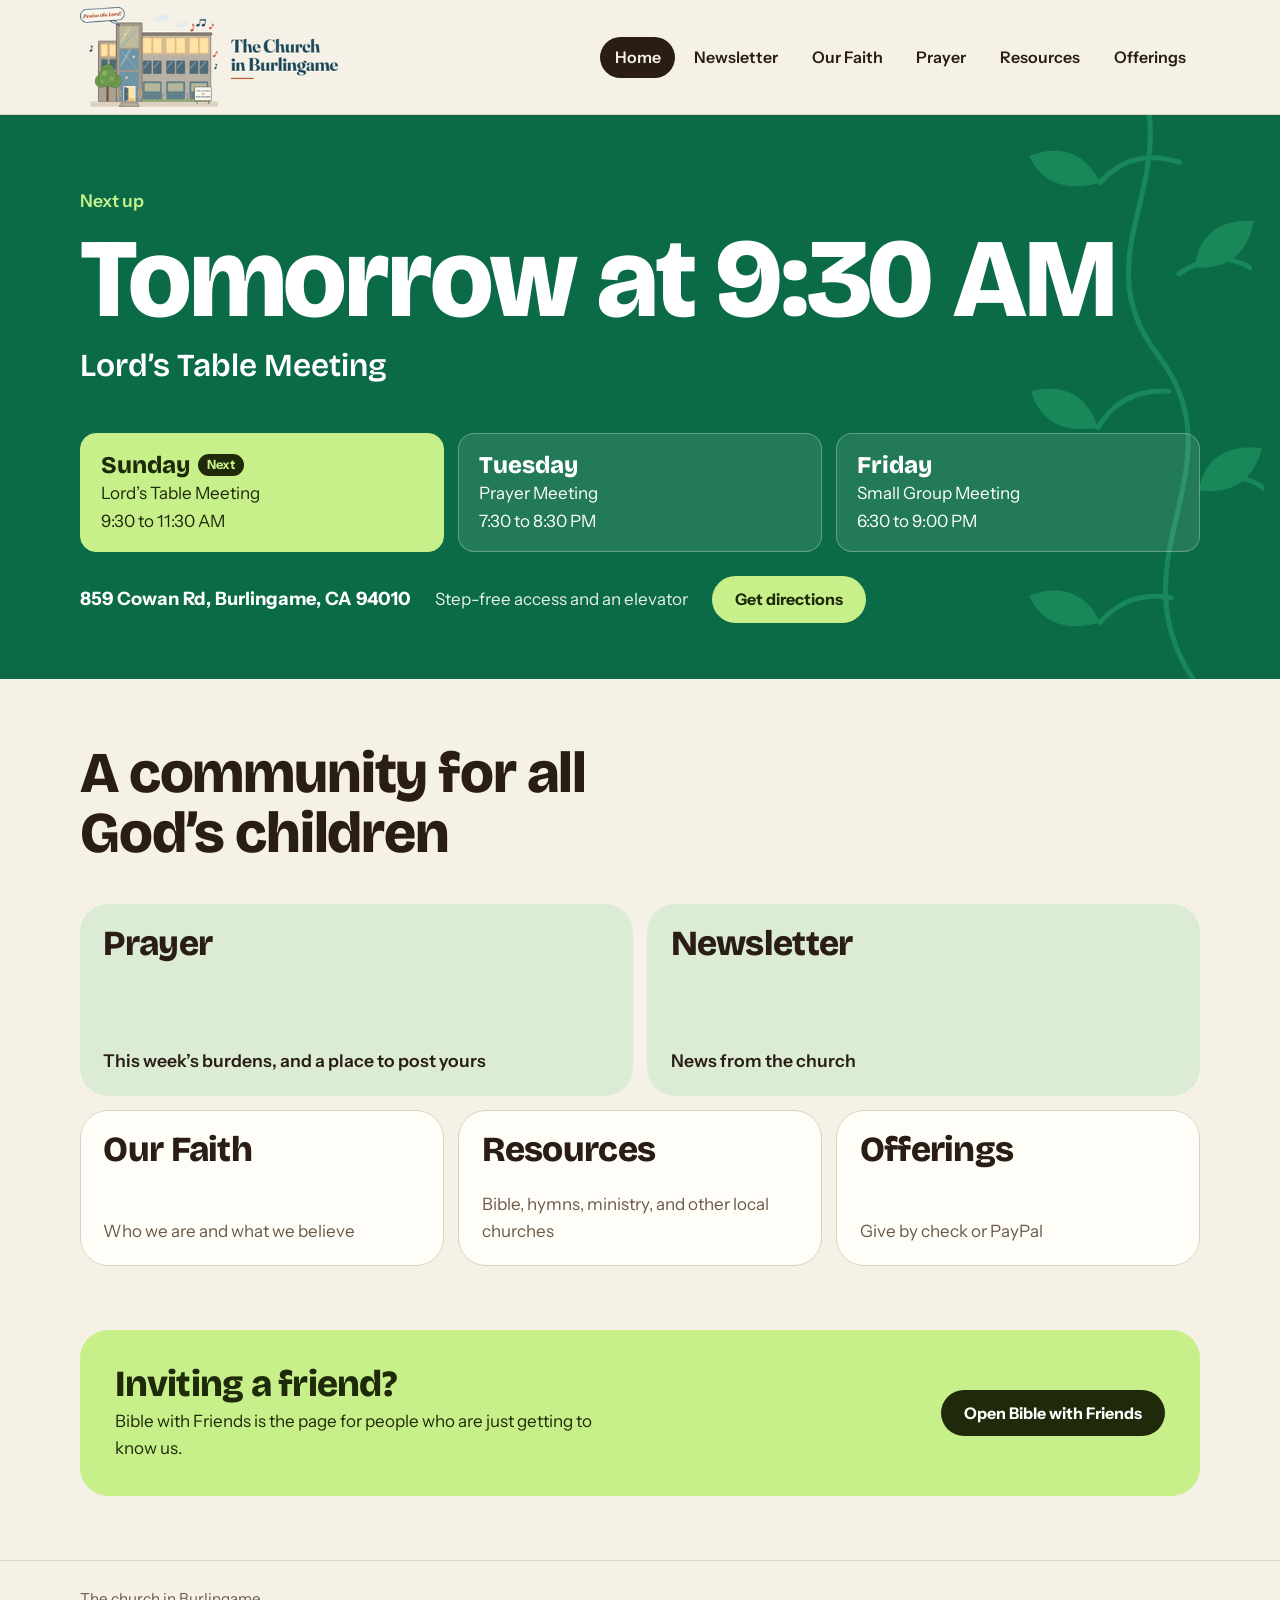
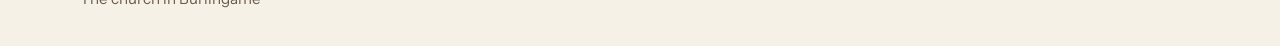
==== commit c80e86ec: "Add files via upload" ====
--- a/index.html
+++ b/index.html
@@ -5,7 +5,12 @@
 <meta name="viewport" content="width=device-width, initial-scale=1">
 <title>The Church in Burlingame</title>
 <meta name="robots" content="noindex, nofollow">
-<meta name="theme-color" content="#0b6b47">
+<meta name="theme-color" content="#f6f1e7">
+<link rel="icon" href="assets/icons/favicon.ico" sizes="any">
+<link rel="icon" type="image/png" href="assets/icons/favicon-48.png">
+<link rel="apple-touch-icon" href="assets/icons/apple-touch-icon.png">
+<link rel="manifest" href="manifest.webmanifest">
+<meta name="apple-mobile-web-app-title" content="CiB">
 <meta name="color-scheme" content="light only">
 <link rel="preconnect" href="https://fonts.googleapis.com">
 <link rel="preconnect" href="https://fonts.gstatic.com" crossorigin>
@@ -15,7 +20,7 @@
 <body>
 <a class="skip" href="#main">Skip to content</a>
 <header class="bar"><div class="wrap bar-in">
-  <a class="brand" href="index.html">The Church in Burlingame</a>
+  <a class="brand" href="index.html"><img src="assets/icons/logo-256.png" srcset="assets/icons/logo-128.png 330w, assets/icons/logo-192.png 495w, assets/icons/logo-256.png 660w" sizes="(max-width: 46rem) 196px, 258px" width="258" height="100" alt="The Church in Burlingame, home"></a>
   <nav class="tabs" aria-label="Main"><a href="index.html" aria-current="page">Home</a><a href="newsletter.html">Newsletter</a><a href="our-faith.html">Our Faith</a><a href="prayer.html">Prayer</a><a href="resources.html">Resources</a><a href="offering.html">Offerings</a></nav>
 </div></header>
 <main id="main">
--- a/assets/site.css
+++ b/assets/site.css
@@ -2,7 +2,7 @@
    Emerald field, soil ink, sprout-green highlight, big friendly type. */
 
 :root {
-  --paper: #f8f3e9;        /* crème */
+  --paper: #f6f1e7;        /* crème */
   color-scheme: light;     /* stay light even when the device is in dark mode */
   --surface: #fffdf8;
   --ink: #2a1e14;          /* soil */
@@ -22,7 +22,7 @@
   --r-md: 16px;
 }
 *, *::before, *::after { box-sizing: border-box; }
-html { -webkit-text-size-adjust: 100%; scroll-behavior: smooth; scroll-padding-top: 7rem; }
+html { -webkit-text-size-adjust: 100%; scroll-behavior: smooth; scroll-padding-top: 9.5rem; }
 body { margin: 0; background: var(--paper); color: var(--ink); font: 400 1.0625rem/1.55 var(--body); overflow-wrap: break-word; }
 h1, h2, h3 { font-family: var(--display); font-weight: 800; line-height: 1.05; letter-spacing: -.02em; margin: 0; }
 h1 { font-size: clamp(2.6rem, 9vw, 5rem); text-wrap: balance; }
@@ -41,8 +41,10 @@
 
 /* ── Top bar ── */
 .bar { position: sticky; top: 0; z-index: 10; background: var(--paper); border-bottom: 1px solid var(--line); }
-.bar-in { display: flex; flex-wrap: wrap; align-items: center; justify-content: space-between; gap: .25rem 1.5rem; padding: .7rem 0; }
-.brand { font: 800 clamp(1.4rem, 5.2vw, 1.75rem)/1.1 var(--display); letter-spacing: -.02em; color: var(--ink); text-decoration: none; }
+.bar-in { display: flex; flex-wrap: wrap; align-items: center; justify-content: space-between; gap: .25rem 1.5rem; padding: .45rem 0; }
+.brand { display: block; line-height: 0; border-radius: 8px; }
+.brand img { display: block; height: 100px; width: auto; }
+@media (max-width: 46rem) { .brand img { height: 76px; } .bar { position: static; } }
 .tabs { display: flex; gap: .3rem; overflow-x: auto; scrollbar-width: none; margin-inline: -.4rem; padding: .25rem .4rem; max-width: calc(100% + .8rem); }
 .tabs::-webkit-scrollbar { display: none; }
 .tabs a { flex: none; padding: .5rem .9rem; border-radius: 999px; font-weight: 600; font-size: 1rem; color: var(--ink); text-decoration: none; white-space: nowrap; }
@@ -105,7 +107,7 @@
 
 /* ── Prayer ── */
 .pray { display: grid; gap: 2rem; }
-@media (min-width: 60rem) { .pray { grid-template-columns: minmax(0, 1fr) 22rem; align-items: start; } .composer { order: 2; position: sticky; top: 6.5rem; } }
+@media (min-width: 60rem) { .pray { grid-template-columns: minmax(0, 1fr) 22rem; align-items: start; } .composer { order: 2; position: sticky; top: 9rem; } }
 .composer { background: var(--green); color: #fff; border-radius: var(--r-lg); padding: 1.4rem; }
 .composer h2 { font-size: 1.6rem; margin-bottom: .9rem; }
 .composer label { display: block; font-weight: 600; margin-bottom: .3rem; }
@@ -199,3 +201,5 @@
 @media (max-width: 60rem) { .hero { background-image: none; } }
 .hero :focus-visible, .composer :focus-visible, .toast :focus-visible, .friend :focus-visible { outline-color: var(--sprout); }
 .friend :focus-visible { outline-color: var(--sprout-ink); }
+
+@media (max-width: 46rem) { html { scroll-padding-top: 1rem; } }
